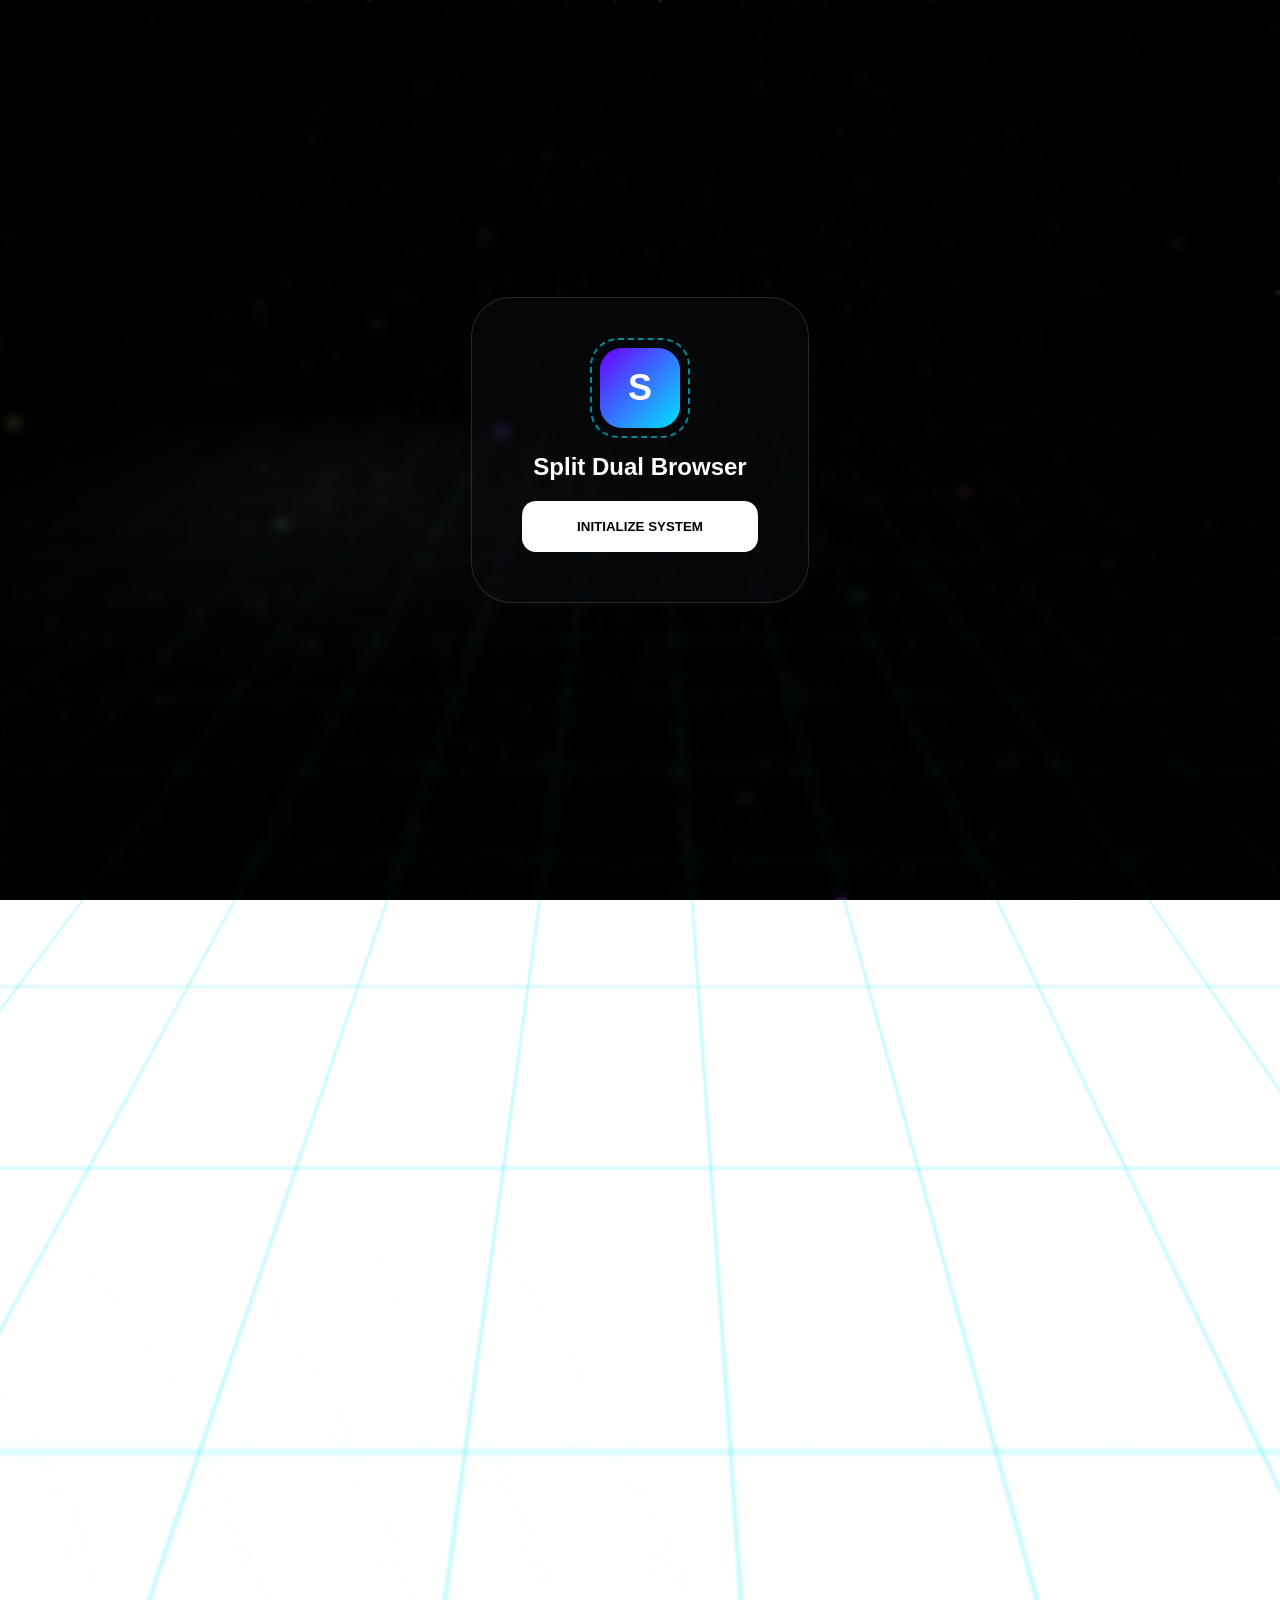
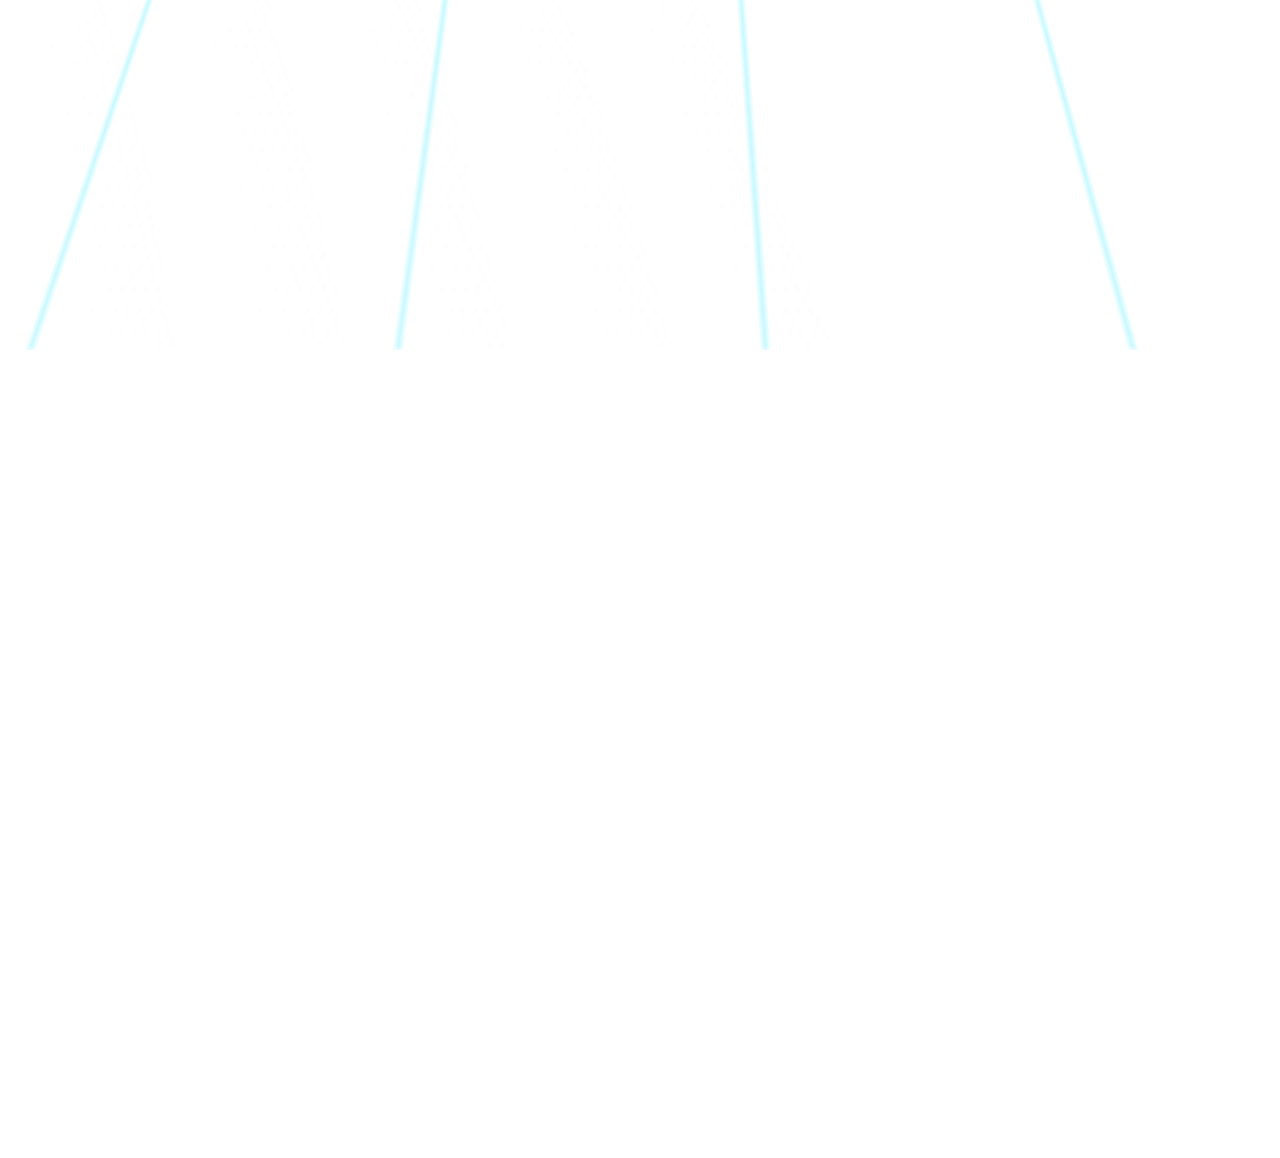
==== index.html @ 0d20d6fc "Add files via upload" ====
<!doctype html>
<html lang="en">
<head>
  <meta charset="UTF-8" /><meta name="viewport" content="width=device-width, initial-scale=1.0" />
  <title>Split Dual Browser | Locked Edition</title>
  <script type="module" crossorigin src="./assets/index-HSC4GujX.js"></script>
  <link rel="stylesheet" crossorigin href="./assets/index-CLgLgrBl.css">
</head>
<body class="locked">
  <canvas id="bg"></canvas>
  <div class="overlay" id="overlay">
    <div class="overlayCard">
      <div class="brandLogo">S</div>
      <h2>Split Dual Browser</h2>
      <button class="startBtn" id="startBtn">INITIALIZE SYSTEM</button>
    </div>
  </div>
  <div class="phoneStage">
    <div class="phoneCard" id="phoneCard">
      <div class="phoneBezel">
        <div class="phoneGlass">
         <div class="phoneTopTabs">
  <button class="tab" data-mode="study">Tab1</button>
  <button class="tab" data-mode="social">Tab2</button>
  <button class="tab" data-mode="work">Tab3</button>
</div>
          <div class="phoneScreen">
            <div class="screenSlider" id="screenSlider">

  <!-- STUDY -->
  <div class="appView">
    <div class="browserHalf">
      <div class="urlBar">https://khanacademy.org</div>
      <img src="previews/khan.png" class="previewSite" />
    </div>

    <div class="browserHalf">
      <div class="urlBar">https://masterclass.com</div>
      <img src="previews/masterclass.png" class="previewSite" />
    </div>
  </div>

  <!-- SOCIAL -->
  <div class="appView">
    <div class="browserHalf">
      <div class="urlBar">https://instagram.com</div>
      <img src="previews/instagram.png" class="previewSite" />
    </div>

    <div class="browserHalf">
      <div class="urlBar">https://canva.com</div>
      <img src="previews/canva.png" 
      class="previewSite" />
    </div>
  </div>

  <!-- WORK -->
  <div class="appView">
    <div class="browserHalf">
      <div class="urlBar">https://word.cloud.microsoft</div>
      <img src="previews/word.png" class="previewSite" />
    </div>

    <div class="browserHalf">
      <div class="urlBar">https://gmail.com</div>
      <img src="previews/gmail.png" class="previewSite" />
    </div>
  </div>

</div>
          </div>
        </div>
      </div>
    </div>
  </div>
  <main class="page">

  <!-- TAB 1 -->
  <section class="section" data-mode="study" data-side="right" data-step="1">
    <div class="wrapText">
      <h2>Tab1</h2>
      <p>
        Tab1 allows you to improve learning efficiency by viewing lessons,
        tutorials, or lectures on one side while taking notes or researching
        on the other. This split layout keeps study materials and supporting
        information visible at the same time, helping you stay focused and
        reduce interruptions during learning sessions.
      </p>
    </div>
  </section>

  <!-- TAB 2 -->
  <section class="section" data-mode="social" data-side="left" data-step="2">
    <div class="wrapText">
      <h2>Tab2</h2>
      <p>
        Tab2 enables you to stay connected while multitasking by viewing your
        social platforms alongside productivity tools. You can interact,
        communicate, or collaborate in real time while keeping track of your
        ongoing tasks without switching between different applications.
      </p>
    </div>
  </section>

  <!-- TAB 3 -->
  <section class="section" data-mode="work" data-side="right" data-step="3">
    <div class="wrapText">
      <h2>Tab3</h2>
      <p>
        Tab3 is designed for workflow management by allowing you to monitor
        documents, emails, or online dashboards side-by-side. This makes it
        easier to respond, review, and organize information simultaneously,
        improving productivity during professional tasks.
      </p>
    </div>
  </section>

</main>
  <div style="text-align:center; margin-top:40px;">
  <a href="./privacy.html" 
     style="color:#4da3ff; text-decoration:none; font-size:14px;">
     Privacy Policy
  </a>
</div>
</body>
</html>
---- assets/index-CLgLgrBl.css ----
:root{--bg: #02040a;--purple: #6a00ff;--cyan: #00e5ff}*{box-sizing:border-box}html,body{margin:0;padding:0;width:100%;height:100%;background:transparent;color:#fff;font-family:Inter,sans-serif;overflow-x:hidden}body.locked{overflow:hidden}body.locked .page,body.locked .phoneStage{opacity:0;visibility:hidden;pointer-events:none}html{scroll-snap-type:y mandatory;scroll-behavior:smooth}#bg{position:fixed;inset:0;z-index:0}body.locked:before,body.locked:after{content:"";position:fixed;inset:0;pointer-events:none;z-index:50}body.locked:before{background:radial-gradient(circle at 30% 30%,rgba(255,255,255,.06),transparent 35%),linear-gradient(to right,rgba(0,229,255,.22) 1px,transparent 1px),linear-gradient(to bottom,rgba(0,229,255,.16) 1px,transparent 1px);background-size:1200px 800px,60px 60px,60px 60px;transform:perspective(900px) rotateX(72deg) translateY(38%);animation:gridDrift 10s linear infinite;mix-blend-mode:screen}@keyframes gridDrift{0%{background-position:0 0,0 60%,0 60%}to{background-position:0 0,0 120%,0 120%}}.overlay{position:fixed;inset:0;z-index:100;background:radial-gradient(circle at center,#0003,#000000a6);-webkit-backdrop-filter:blur(6px);backdrop-filter:blur(6px);display:grid;place-items:center;transition:all 1.2s}.overlay.hide{opacity:0;pointer-events:none;transform:scale(1.5)}.overlayCard{text-align:center;padding:50px;border-radius:40px;background:#0a0c108c;border:1px solid rgba(255,255,255,.14)}.brandLogo{width:80px;height:80px;background:linear-gradient(135deg,var(--purple),var(--cyan));border-radius:22px;margin:0 auto 25px;display:grid;place-items:center;font-size:36px;font-weight:900;position:relative}.brandLogo:after{content:"";position:absolute;inset:-10px;border:2px dashed var(--cyan);border-radius:28px;animation:ringRotate 10s linear infinite;opacity:.6}@keyframes ringRotate{0%{transform:rotate(0)}to{transform:rotate(360deg)}}.startBtn{background:#fff;color:#000;border:none;padding:18px 55px;border-radius:14px;font-weight:900;cursor:pointer;transition:.3s}.phoneStage{position:fixed;inset:0;z-index:10;pointer-events:none;display:grid;place-items:center}.phoneCard{width:320px;height:620px;opacity:0;--x: 0px;--y: 0px;--s: .8;transform:translate3d(var(--x),var(--y),0) scale(var(--s));transition:transform 1.2s cubic-bezier(.16,1,.3,1),opacity .6s}.phoneCard.started{opacity:1}.phoneCard.toRight{--x: 25vw;--s: 1}.phoneCard.toLeft{--x: -25vw;--s: 1}.phoneCard[data-step="1"]{--y: -30px}.phoneCard[data-step="3"]{--y: 30px}.phoneBezel{height:100%;padding:10px;background:#0a0a0a;border-radius:50px;border:2px solid #333}.phoneGlass{height:100%;border-radius:40px;overflow:hidden;background:#000;position:relative}.phoneScreen{position:absolute;inset:0;padding-top:30px}.screenSlider{display:flex;width:300%;height:100%;transition:transform .8s cubic-bezier(.7,0,.3,1)}.appView{width:100%;height:100%;display:flex;flex-direction:column;background:#fff;padding-top:10px}.browserHalf{flex:1;border-bottom:1px solid #eee;display:flex;flex-direction:column;overflow:hidden}.urlBar{background:#f1f3f4;color:#5f6368;font-size:10px;padding:10px 18px;font-family:monospace}.mockContent{flex:1;background-color:#fafafa}.tab{padding:6px 14px;font-size:10px;border-radius:10px;border:none;background:#000000b3;color:#fff;opacity:.4;font-weight:700}.tab.active{opacity:1;background:var(--purple)}.page{position:relative;z-index:2}.section{width:100vw;height:100vh;display:grid;grid-template-columns:1fr 1fr 1fr;align-items:center;padding:0 10%;scroll-snap-align:center}.wrapText h2{font-size:clamp(3rem,8vw,5rem);margin:0;font-weight:900}.section[data-side=right] .wrapText{grid-column:1}.section[data-side=left] .wrapText{grid-column:3;text-align:right}.previewSite{width:100%;height:100%;object-fit:cover;display:block}.browserHalf{overflow:hidden;background:#fff}
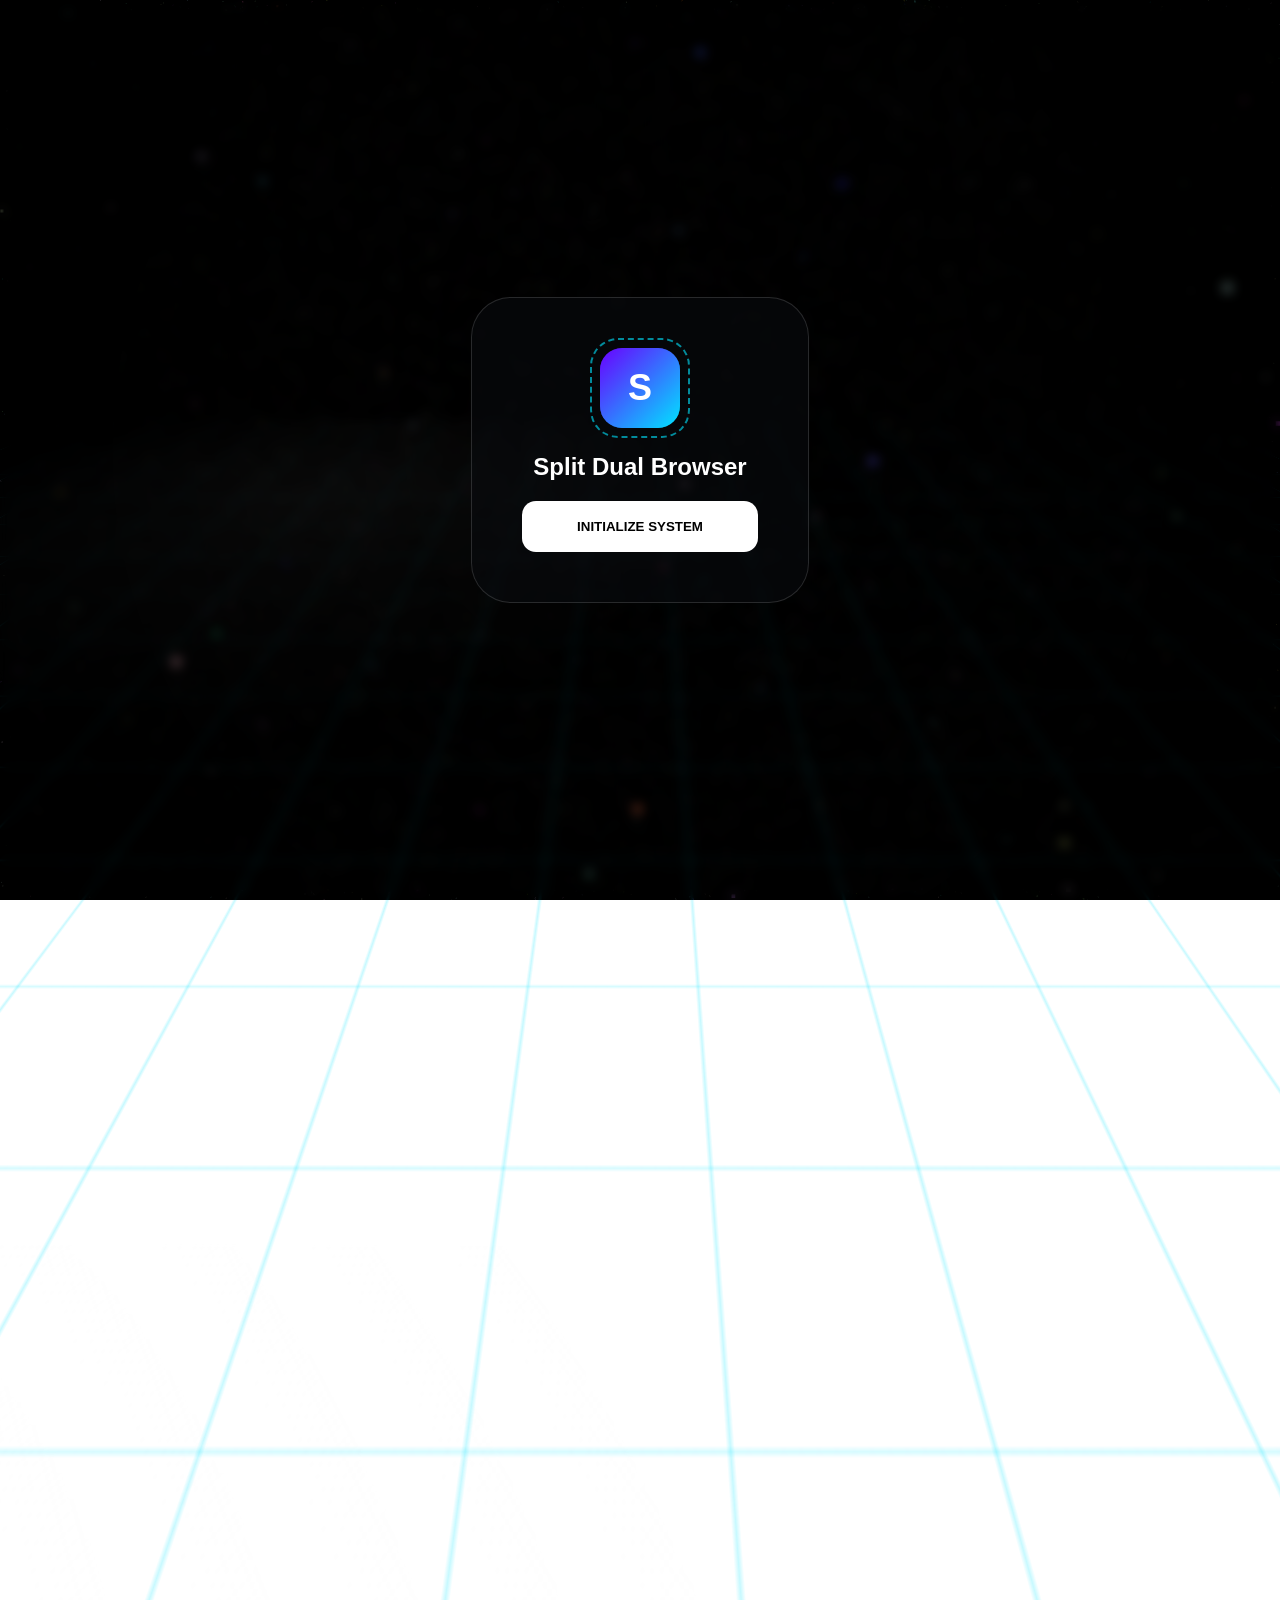
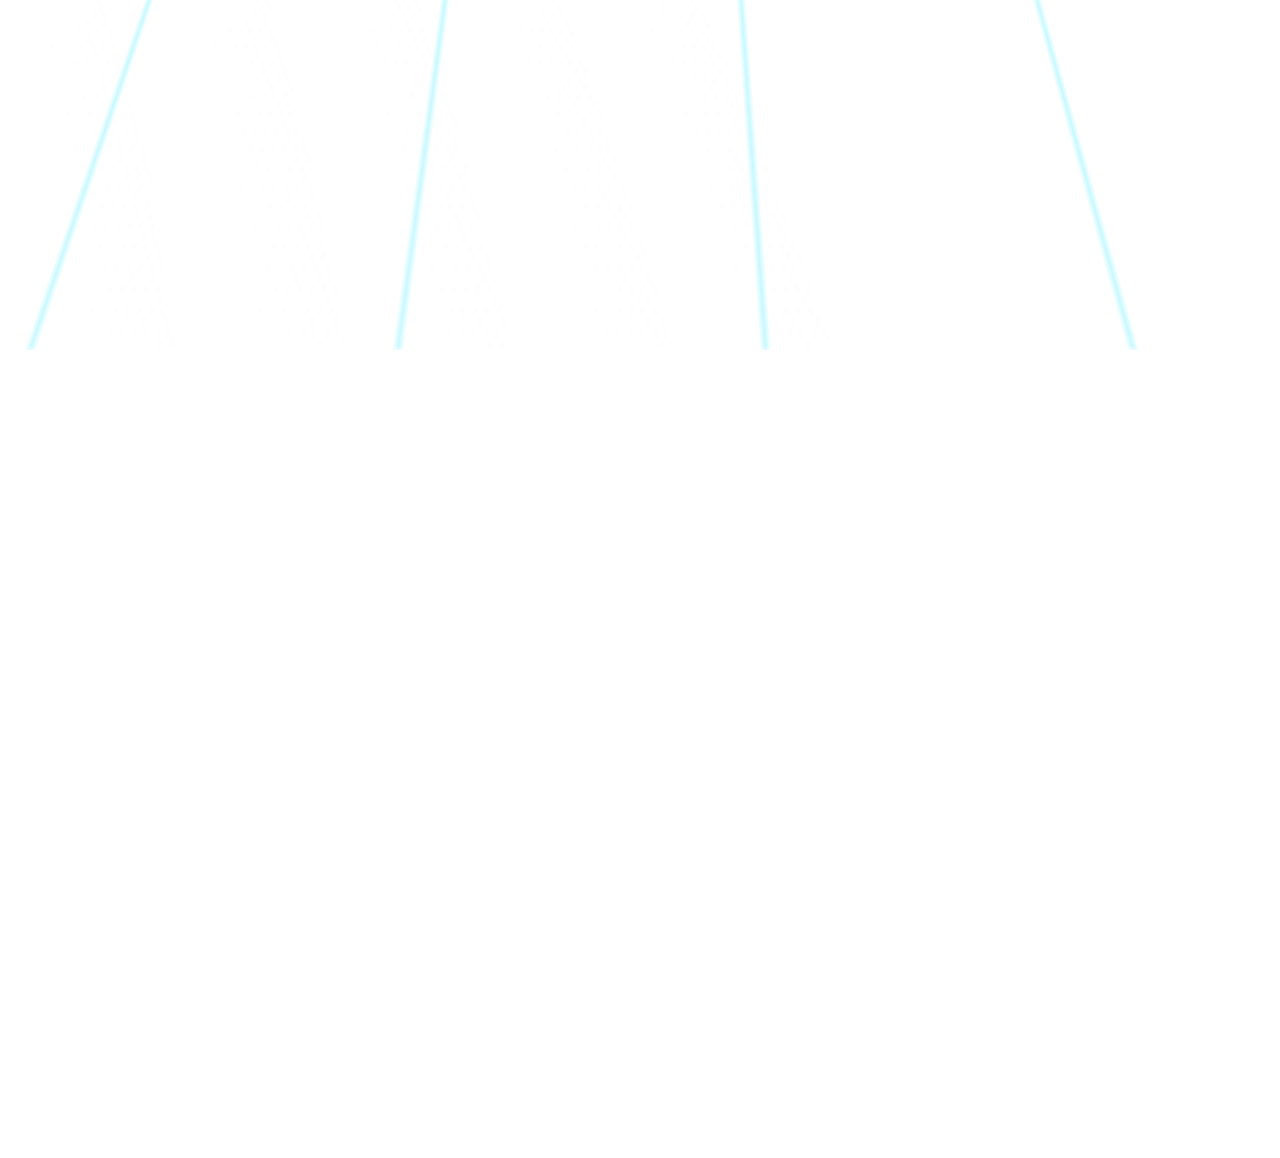
==== commit fb919adf: "Add files via upload" ====
--- a/index.html
+++ b/index.html
@@ -114,13 +114,12 @@
       </p>
     </div>
   </section>
-
-</main>
-  <div style="text-align:center; margin-top:40px;">
+<div style="text-align:center; margin-top:40px;">
   <a href="./privacy.html" 
      style="color:#4da3ff; text-decoration:none; font-size:14px;">
      Privacy Policy
   </a>
 </div>
+</main>
 </body>
 </html>
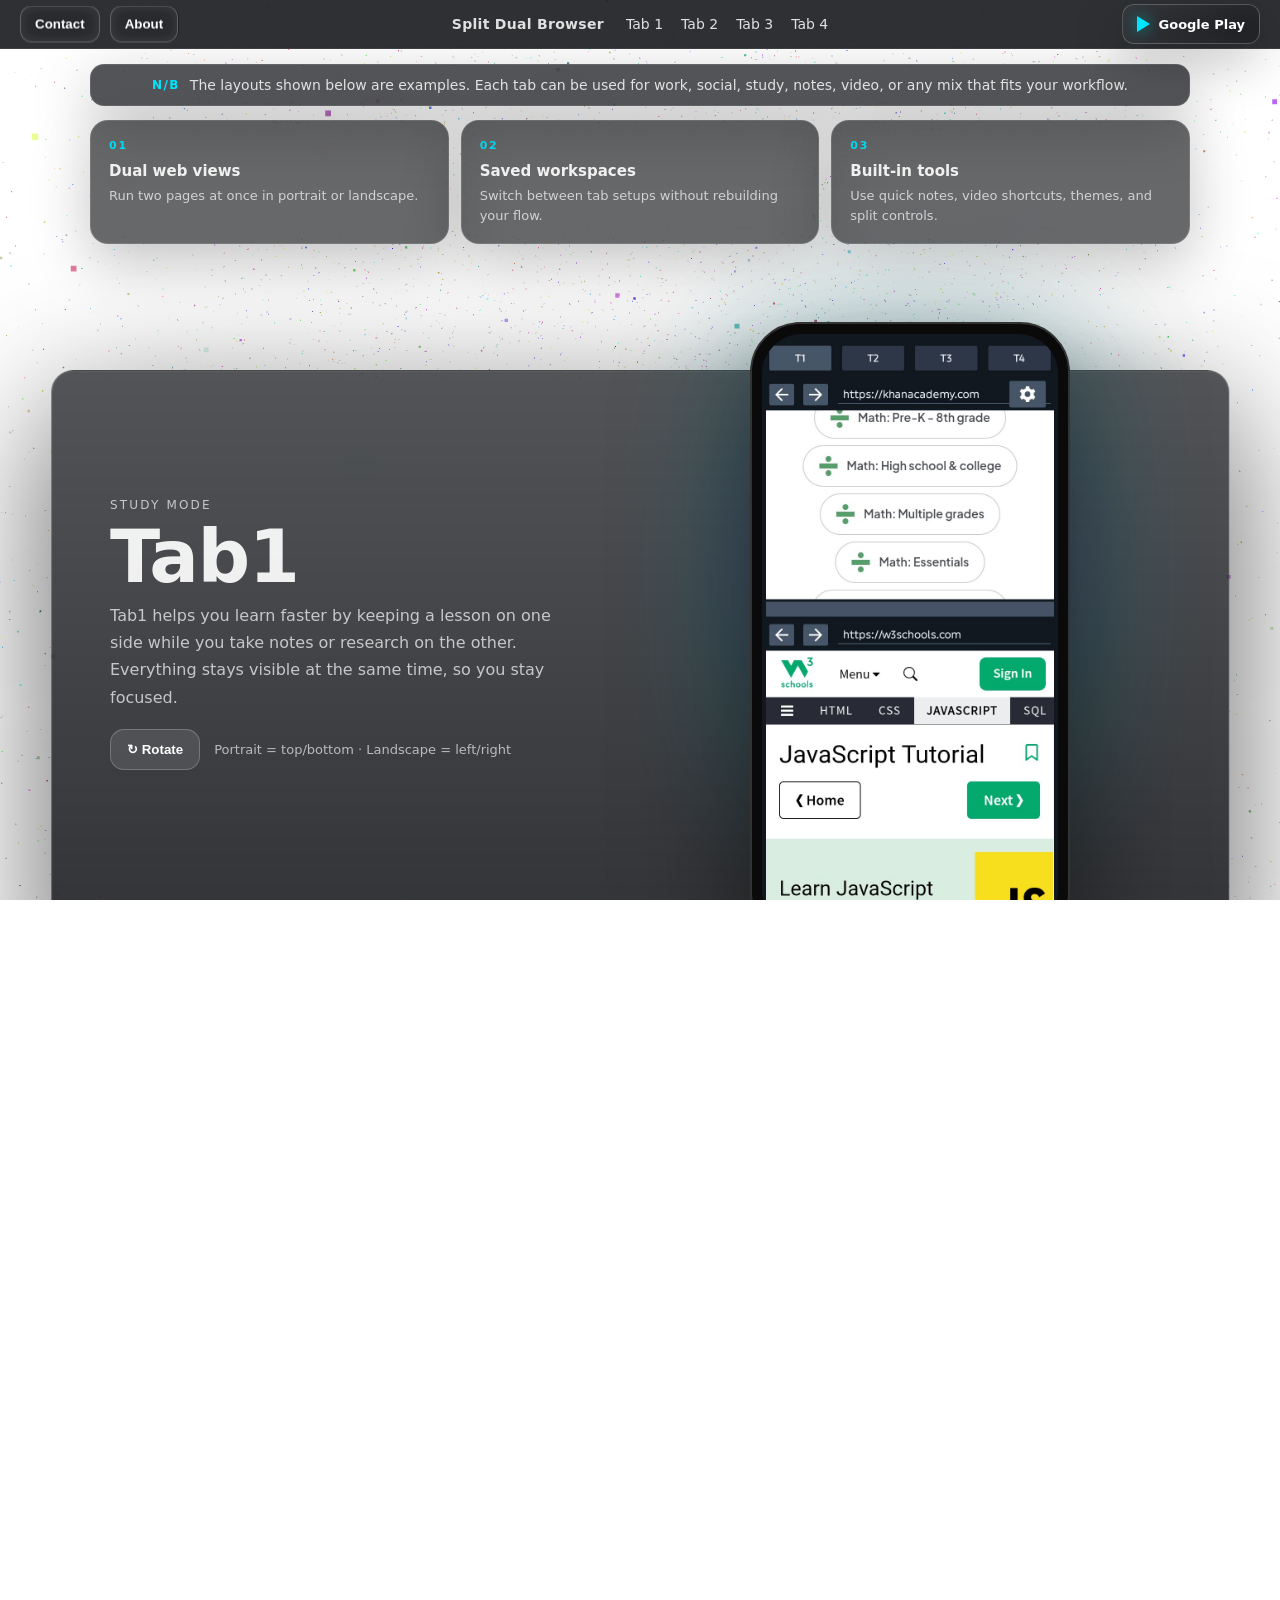
==== commit 9e082412: "Update Split Dual Browser website" ====
--- a/index.html
+++ b/index.html
@@ -1,125 +1,350 @@
 <!doctype html>
 <html lang="en">
 <head>
-  <meta charset="UTF-8" /><meta name="viewport" content="width=device-width, initial-scale=1.0" />
+  <meta charset="UTF-8" />
+  <meta name="viewport" content="width=device-width, initial-scale=1.0" />
+  <meta name="description" content="Split Dual Browser is a mobile multitasking browser that keeps two web views visible in one focused workspace." />
   <title>Split Dual Browser | Locked Edition</title>
-  <script type="module" crossorigin src="./assets/index-HSC4GujX.js"></script>
-  <link rel="stylesheet" crossorigin href="./assets/index-CLgLgrBl.css">
+  <script type="module" crossorigin src="./assets/index-Cu4iKx0G.js"></script>
+  <link rel="stylesheet" crossorigin href="./assets/index-Ds_2_Mju.css">
 </head>
-<body class="locked">
+
+<body>
   <canvas id="bg"></canvas>
+
+  <header class="siteHeader">
+    <div class="leftHeaderBtns">
+      <button class="contactBtn" id="openContact" type="button">Contact</button>
+      <button class="aboutBtn" id="openAbout" type="button">About</button>
+    </div>
+
+    <a
+      class="playStoreBtn headerPlayBtn"
+      href="https://play.google.com/store/apps/details?id=com.azg.splitlauncher"
+      target="_blank"
+      rel="noopener"
+      aria-label="Get Split Dual Browser on Google Play"
+    >
+      <span class="playIcon" aria-hidden="true"></span>
+      <span>Google Play</span>
+    </a>
+
+    <div class="headerInner">
+      <div class="brand">Split Dual Browser</div>
+      <nav class="nav">
+        <a href="#tab1">Tab 1</a>
+        <a href="#tab2">Tab 2</a>
+        <a href="#tab3">Tab 3</a>
+        <a href="#tab4">Tab 4</a>
+      </nav>
+    </div>
+  </header>
+
   <div class="overlay" id="overlay">
-    <div class="overlayCard">
-      <div class="brandLogo">S</div>
-      <h2>Split Dual Browser</h2>
-      <button class="startBtn" id="startBtn">INITIALIZE SYSTEM</button>
+    <div class="bootTech"></div>
+    <div class="bootCircuits"></div>
+    <div class="bootParticles"></div>
+
+    <div class="overlayCard overlayBoot">
+      <div class="bootIconWrap">
+        <img src="./split.png" alt="Split App Icon" class="bootIcon" />
+        <div class="bootGlow"></div>
+      </div>
+
+      <h2 class="overlayTitle bootTitle">Split Dual Browser</h2>
+      <p class="overlaySub bootSub">Two web views. One focused workflow.</p>
+
+      <div class="bootLines" id="bootLines">
+        <div class="bootLine" data-step="1">Initializing Split Engine<span class="dots"></span></div>
+        <div class="bootLine" data-step="2">Loading browser modules<span class="dots"></span></div>
+        <div class="bootLine" data-step="3">Preparing dual interface<span class="dots"></span></div>
+        <div class="bootLine ok" data-step="4">System ready ✓</div>
+      </div>
+
+      <div class="bootHint">Loading interface...</div>
     </div>
   </div>
-  <div class="phoneStage">
-    <div class="phoneCard" id="phoneCard">
-      <div class="phoneBezel">
-        <div class="phoneGlass">
-         <div class="phoneTopTabs">
-  <button class="tab" data-mode="study">Tab1</button>
-  <button class="tab" data-mode="social">Tab2</button>
-  <button class="tab" data-mode="work">Tab3</button>
-</div>
-          <div class="phoneScreen">
-            <div class="screenSlider" id="screenSlider">
-
-  <!-- STUDY -->
-  <div class="appView">
-    <div class="browserHalf">
-      <div class="urlBar">https://khanacademy.org</div>
-      <img src="previews/khan.png" class="previewSite" />
-    </div>
-
-    <div class="browserHalf">
-      <div class="urlBar">https://masterclass.com</div>
-      <img src="previews/masterclass.png" class="previewSite" />
+
+  <main class="page">
+    <div class="exampleNote">
+      <span class="noteLabel">N/B</span>
+      <span class="noteText">
+        The layouts shown below are examples. Each tab can be used for work, social,
+        study, notes, video, or any mix that fits your workflow.
+      </span>
+    </div>
+
+    <section class="featureStrip" aria-label="Split Dual Browser features">
+      <article class="featurePill">
+        <span class="featureNumber">01</span>
+        <strong>Dual web views</strong>
+        <p>Run two pages at once in portrait or landscape.</p>
+      </article>
+      <article class="featurePill">
+        <span class="featureNumber">02</span>
+        <strong>Saved workspaces</strong>
+        <p>Switch between tab setups without rebuilding your flow.</p>
+      </article>
+      <article class="featurePill">
+        <span class="featureNumber">03</span>
+        <strong>Built-in tools</strong>
+        <p>Use quick notes, video shortcuts, themes, and split controls.</p>
+      </article>
+    </section>
+
+    <section id="tab1" class="panel">
+      <div class="panelCover"></div>
+      <div class="panelInner">
+        <div class="textBlock">
+          <div class="kicker">Study Mode</div>
+          <h1>Tab1</h1>
+          <p>
+            Tab1 helps you learn faster by keeping a lesson on one side while you take notes or research on the other.
+            Everything stays visible at the same time, so you stay focused.
+          </p>
+          <div class="actions">
+            <button class="rotateBtn" type="button" data-rotate="tab1" aria-label="Rotate phone">↻ Rotate</button>
+            <div class="hint">Portrait = top/bottom · Landscape = left/right</div>
+          </div>
+        </div>
+
+        <div class="phoneSlot">
+          <div class="phoneCard parallaxPhone" data-phone="tab1">
+            <div class="phoneBezel">
+              <div class="phoneGlass" style="--shot:url('previews/tab1-app.jpg'); --shot-land:url('previews/tab1-landscape.jpg')">
+                <img src="./previews/tab1-app.jpg" class="appScreenshot" alt="Split Dual Browser Tab 1 showing Khan Academy and W3Schools" />
+                <div class="landscapeSplit" aria-hidden="true">
+                  <div class="landscapePane landscapeTop"></div>
+                  <div class="landscapeDivider"></div>
+                  <div class="landscapePane landscapeBottom"></div>
+                </div>
+              </div>
+            </div>
+          </div>
+        </div>
+      </div>
+    </section>
+
+    <section id="tab2" class="panel panelReverse">
+      <div class="panelCover"></div>
+      <div class="panelInner">
+        <div class="textBlock">
+          <div class="kicker">Social + Productivity</div>
+          <h1>Tab2</h1>
+          <p>
+            Tab2 is for multitasking: social on one side, tools on the other. Chat, post, design, or collaborate without
+            switching apps.
+          </p>
+          <div class="actions">
+            <button class="rotateBtn" type="button" data-rotate="tab2" aria-label="Rotate phone">↻ Rotate</button>
+            <div class="hint">Portrait = top/bottom · Landscape = left/right</div>
+          </div>
+        </div>
+
+        <div class="phoneSlot">
+          <div class="phoneCard parallaxPhone" data-phone="tab2">
+            <div class="phoneBezel">
+              <div class="phoneGlass" style="--shot:url('previews/tab2-app.jpg'); --shot-land:url('previews/tab2-landscape.jpg')">
+                <img src="./previews/tab2-app.jpg" class="appScreenshot" alt="Split Dual Browser Tab 2 showing Gmail and Canvas" />
+                <div class="landscapeSplit" aria-hidden="true">
+                  <div class="landscapePane landscapeTop"></div>
+                  <div class="landscapeDivider"></div>
+                  <div class="landscapePane landscapeBottom"></div>
+                </div>
+              </div>
+            </div>
+          </div>
+        </div>
+      </div>
+    </section>
+
+    <section id="tab3" class="panel">
+      <div class="panelCover"></div>
+      <div class="panelInner">
+        <div class="textBlock">
+          <div class="kicker">Work Mode</div>
+          <h1>Tab3</h1>
+          <p>
+            Tab3 is built for work. Keep documents and email side-by-side to respond, review, and organize faster.
+          </p>
+          <div class="actions">
+            <button class="rotateBtn" type="button" data-rotate="tab3" aria-label="Rotate phone">↻ Rotate</button>
+            <div class="hint">Portrait = top/bottom · Landscape = left/right</div>
+          </div>
+        </div>
+
+        <div class="phoneSlot">
+          <div class="phoneCard parallaxPhone" data-phone="tab3">
+            <div class="phoneBezel">
+              <div class="phoneGlass" style="--shot:url('previews/tab3-app.jpg'); --shot-land:url('previews/tab3-landscape.jpg')">
+                <img src="./previews/tab3-app.jpg" class="appScreenshot" alt="Split Dual Browser Tab 3 showing Netflix and Crunchyroll" />
+                <div class="landscapeSplit" aria-hidden="true">
+                  <div class="landscapePane landscapeTop"></div>
+                  <div class="landscapeDivider"></div>
+                  <div class="landscapePane landscapeBottom"></div>
+                </div>
+              </div>
+            </div>
+          </div>
+        </div>
+      </div>
+    </section>
+
+    <section id="tab4" class="panel panelReverse">
+      <div class="panelCover"></div>
+      <div class="panelInner">
+        <div class="textBlock">
+          <div class="kicker">Notes + Media</div>
+          <h1>Tab4</h1>
+          <p>
+            Tab4 shows the personal toolkit side of Split: keep a video, reference page, or web app open while your notes stay ready in the second pane.
+          </p>
+          <div class="actions">
+            <button class="rotateBtn" type="button" data-rotate="tab4" aria-label="Rotate phone">↻ Rotate</button>
+            <div class="hint">Portrait = top/bottom · Landscape = left/right</div>
+          </div>
+        </div>
+
+        <div class="phoneSlot">
+          <div class="phoneCard parallaxPhone" data-phone="tab4">
+            <div class="phoneBezel">
+              <div class="phoneGlass" style="--shot:url('previews/tab4-app.jpg'); --shot-land:url('previews/tab4-landscape.jpg')">
+                <img src="./previews/tab4-app.jpg" class="appScreenshot" alt="Split Dual Browser Tab 4 showing YouTube and TikTok" />
+                <div class="landscapeSplit" aria-hidden="true">
+                  <div class="landscapePane landscapeTop"></div>
+                  <div class="landscapeDivider"></div>
+                  <div class="landscapePane landscapeBottom"></div>
+                </div>
+              </div>
+            </div>
+          </div>
+        </div>
+      </div>
+    </section>
+  </main>
+
+  <footer class="siteFooter">
+    <div class="siteFooterInner">
+      <p class="copyright">© <span id="year"></span> Split Dual Browser</p>
+      <div class="socialFollow" aria-label="Follow Split Dual Browser on social media">
+        <span class="followLabel">Follow us</span>
+        <div class="socialLinks">
+          <a
+            class="socialLink instagram"
+            href="https://www.instagram.com/azg.group?igsh=MXU3aWtlc2o1MncxYg=="
+            target="_blank"
+            rel="noopener"
+            aria-label="Follow AZG Group on Instagram"
+          >
+            <img class="socialIcon" src="https://cdn.simpleicons.org/instagram/ffffff" alt="" aria-hidden="true" />
+          </a>
+          <a
+            class="socialLink linkedin"
+            href="https://www.linkedin.com/in/aisha-mohamed-056a5b156"
+            target="_blank"
+            rel="noopener"
+            aria-label="Follow Aisha Mohamed on LinkedIn"
+          >
+            <span class="socialIcon linkedinIcon" aria-hidden="true">in</span>
+          </a>
+          <a
+            class="socialLink tiktok"
+            href="https://www.tiktok.com/@azg.group?_r=1&amp;_t=ZS-97wSagTsbq8"
+            target="_blank"
+            rel="noopener"
+            aria-label="Follow AZG Group on TikTok"
+          >
+            <img class="socialIcon" src="https://cdn.simpleicons.org/tiktok/ffffff" alt="" aria-hidden="true" />
+          </a>
+          <a
+            class="socialLink facebook"
+            href="https://www.facebook.com/share/1C7VNET698/"
+            target="_blank"
+            rel="noopener"
+            aria-label="Follow AZG Group on Facebook"
+          >
+            <img class="socialIcon" src="https://cdn.simpleicons.org/facebook/ffffff" alt="" aria-hidden="true" />
+          </a>
+        </div>
+      </div>
+      <div class="footerLinks">
+        <a
+          class="playStoreBtn footerPlayBtn"
+          href="https://play.google.com/store/apps/details?id=com.azg.splitlauncher"
+          target="_blank"
+          rel="noopener"
+          aria-label="Get Split Dual Browser on Google Play"
+        >
+          <span class="playIcon" aria-hidden="true"></span>
+          <span>Google Play</span>
+        </a>
+        <a href="./privacy.html">Privacy Policy</a>
+        <button id="openSubscribe" type="button">Subscribe</button>
+      </div>
+    </div>
+  </footer>
+
+  <div class="contactOverlay" id="contactOverlay">
+    <div class="contactCard" role="dialog" aria-modal="true" aria-labelledby="contactTitle">
+      <h2 id="contactTitle">Contact Us</h2>
+      <form id="contactForm" action="https://formspree.io/f/xpqjvedd" method="POST">
+        <input type="email" name="email" placeholder="Your email" required />
+        <textarea name="message" placeholder="Write your message..." required></textarea>
+        <div class="contactActions">
+          <button type="submit" id="sendBtn">Send Message</button>
+          <button type="button" id="closeContact">Cancel</button>
+        </div>
+        <p id="contactStatus" style="margin-top:12px;font-size:14px;opacity:.85;"></p>
+      </form>
     </div>
   </div>
 
-  <!-- SOCIAL -->
-  <div class="appView">
-    <div class="browserHalf">
-      <div class="urlBar">https://instagram.com</div>
-      <img src="previews/instagram.png" class="previewSite" />
-    </div>
-
-    <div class="browserHalf">
-      <div class="urlBar">https://canva.com</div>
-      <img src="previews/canva.png" 
-      class="previewSite" />
+  <div class="aboutOverlay" id="aboutOverlay">
+    <div class="aboutCard" role="dialog" aria-modal="true" aria-labelledby="aboutTitle">
+      <h2 id="aboutTitle">About Split Dual Browser</h2>
+      <p>
+        Split Dual Browser is a concept designed to make multitasking on mobile
+        simpler and more efficient by allowing two web views to run side-by-side
+        in a single browser environment.
+      </p>
+      <p>
+        The goal is to eliminate constant switching between apps or tabs,
+        allowing users to study, work, research, or communicate more efficiently.
+      </p>
+      <p>
+        Split Dual Browser is developed under <strong>AZG Group</strong>.
+        The project is independently created and operated by its founder
+        <strong>Aisha Hamid Mohamed</strong>
+        <span style="opacity:.7;">(Pen name: Aisha Z)</span>.
+      </p>
+      <p>
+        For more information about the company and its projects,
+        please visit the AZG Group page.
+      </p>
+      <div class="aboutActions">
+        <a href="#" id="visitAZG">Visit AZG Group</a>
+        <button id="closeAbout" type="button">Close</button>
+      </div>
     </div>
   </div>
 
-  <!-- WORK -->
-  <div class="appView">
-    <div class="browserHalf">
-      <div class="urlBar">https://word.cloud.microsoft</div>
-      <img src="previews/word.png" class="previewSite" />
-    </div>
-
-    <div class="browserHalf">
-      <div class="urlBar">https://gmail.com</div>
-      <img src="previews/gmail.png" class="previewSite" />
+  <div class="subscribeOverlay" id="subscribeOverlay">
+    <div class="subscribeCard" role="dialog" aria-modal="true" aria-labelledby="subscribeTitle">
+      <h2 id="subscribeTitle">Subscribe for Updates</h2>
+      <p style="margin:0 0 14px; opacity:.85;">
+        Get updates about Split Dual Browser releases and new features.
+      </p>
+      <form id="subscribeForm" action="https://formspree.io/f/xpqjvedd" method="POST">
+        <input type="hidden" name="_subject" value="Split Dual Browser - New Subscriber" />
+        <input type="email" name="email" placeholder="Your email" required />
+        <div class="subscribeActions">
+          <button type="submit" id="subscribeSendBtn">Subscribe</button>
+          <button type="button" id="closeSubscribe">Cancel</button>
+        </div>
+        <p id="subscribeStatus" style="margin-top:12px;font-size:14px;opacity:.85;"></p>
+      </form>
     </div>
   </div>
 
-</div>
-          </div>
-        </div>
-      </div>
-    </div>
-  </div>
-  <main class="page">
-
-  <!-- TAB 1 -->
-  <section class="section" data-mode="study" data-side="right" data-step="1">
-    <div class="wrapText">
-      <h2>Tab1</h2>
-      <p>
-        Tab1 allows you to improve learning efficiency by viewing lessons,
-        tutorials, or lectures on one side while taking notes or researching
-        on the other. This split layout keeps study materials and supporting
-        information visible at the same time, helping you stay focused and
-        reduce interruptions during learning sessions.
-      </p>
-    </div>
-  </section>
-
-  <!-- TAB 2 -->
-  <section class="section" data-mode="social" data-side="left" data-step="2">
-    <div class="wrapText">
-      <h2>Tab2</h2>
-      <p>
-        Tab2 enables you to stay connected while multitasking by viewing your
-        social platforms alongside productivity tools. You can interact,
-        communicate, or collaborate in real time while keeping track of your
-        ongoing tasks without switching between different applications.
-      </p>
-    </div>
-  </section>
-
-  <!-- TAB 3 -->
-  <section class="section" data-mode="work" data-side="right" data-step="3">
-    <div class="wrapText">
-      <h2>Tab3</h2>
-      <p>
-        Tab3 is designed for workflow management by allowing you to monitor
-        documents, emails, or online dashboards side-by-side. This makes it
-        easier to respond, review, and organize information simultaneously,
-        improving productivity during professional tasks.
-      </p>
-    </div>
-  </section>
-<div style="text-align:center; margin-top:40px;">
-  <a href="./privacy.html" 
-     style="color:#4da3ff; text-decoration:none; font-size:14px;">
-     Privacy Policy
-  </a>
-</div>
-</main>
 </body>
-</html>+</html>
--- a/assets/index-Ds_2_Mju.css
+++ b/assets/index-Ds_2_Mju.css
@@ -0,0 +1 @@
+:root{--purple:#6a00ff;--cyan:#00e5ff;--text:rgba(255,255,255,.92);--muted:rgba(255,255,255,.7);--glass: rgba(10,12,16,.52);--stroke: rgba(255,255,255,.14);--headerH: 64px;--noteH: 46px}*{box-sizing:border-box}html,body{margin:0;padding:0;width:100%;height:100%;background:transparent;color:var(--text);font-family:Inter,system-ui,-apple-system,Segoe UI,Roboto,Arial,sans-serif;overflow-x:hidden;scroll-behavior:smooth}body{overflow-y:auto}#bg{position:fixed;inset:0;z-index:0}.siteHeader{position:fixed;top:0;left:0;width:100%;z-index:200;padding:16px 0;background:#0a0c10d9;-webkit-backdrop-filter:blur(12px);backdrop-filter:blur(12px);border-bottom:1px solid rgba(255,255,255,.08)}.headerInner{width:fit-content;margin:0 auto;padding:0 16px;display:flex;align-items:center;justify-content:center;gap:22px}.brand{font-weight:800;letter-spacing:.3px;opacity:.92;font-size:14px}.nav{display:flex;gap:18px;font-size:14px}.nav a{color:#fff;text-decoration:none;opacity:.85}.nav a:hover{opacity:1}.leftHeaderBtns{position:absolute;left:20px;top:50%;transform:translateY(-50%);display:flex;gap:10px;z-index:210}.contactBtn,.aboutBtn{border:1px solid rgba(255,255,255,.22);background:#ffffff1a;color:#fff;padding:10px 14px;border-radius:12px;font-weight:800;cursor:pointer;-webkit-backdrop-filter:blur(8px);backdrop-filter:blur(8px)}.contactBtn:hover,.aboutBtn:hover{background:#ffffff29}.playStoreBtn{display:inline-flex;align-items:center;justify-content:center;gap:9px;min-height:40px;padding:9px 14px;border-radius:12px;border:1px solid rgba(255,255,255,.22);background:linear-gradient(135deg,#ffffff29,#ffffff14),#0a0c10b8;color:#fff;text-decoration:none;font-size:13px;font-weight:900;-webkit-backdrop-filter:blur(10px);backdrop-filter:blur(10px);box-shadow:0 16px 50px #00000040;transition:transform .18s ease,background .18s ease,border-color .18s ease}.playStoreBtn:hover{transform:translateY(-1px);background:linear-gradient(135deg,#00e5ff38,#6a00ff2e),#0a0c10c7;border-color:#ffffff57}.playIcon{width:0;height:0;border-top:8px solid transparent;border-bottom:8px solid transparent;border-left:13px solid #00e5ff;filter:drop-shadow(0 0 8px rgba(0,229,255,.7))}.headerPlayBtn{position:absolute;right:20px;top:50%;transform:translateY(-50%);z-index:210}.headerPlayBtn:hover{transform:translateY(calc(-50% - 1px))}.exampleNote{position:fixed;top:var(--headerH);left:50%;transform:translate(-50%);z-index:500;width:min(1100px,92vw);border-radius:14px;display:flex;align-items:center;justify-content:center;gap:10px;padding:12px 18px;background:#0a0c10b3;border:1px solid rgba(255,255,255,.1);-webkit-backdrop-filter:blur(12px);backdrop-filter:blur(12px);box-shadow:0 18px 60px #00000040;color:#ffffffeb;font-size:14px}.noteLabel{font-weight:800;color:#00e5ff;text-transform:uppercase;letter-spacing:.12em;font-size:12px}.noteText{opacity:.9}.page{position:relative;z-index:2;padding-top:120px}.featureStrip{position:relative;z-index:4;width:min(1100px,92vw);margin:0 auto 22px;display:grid;grid-template-columns:repeat(3,minmax(0,1fr));gap:12px}.featurePill{min-height:112px;padding:18px;border-radius:18px;background:#0a0c109e;border:1px solid rgba(255,255,255,.12);-webkit-backdrop-filter:blur(14px);backdrop-filter:blur(14px);box-shadow:0 18px 60px #0000003d}.featureNumber{display:block;margin-bottom:10px;color:var(--cyan);font-size:11px;font-weight:900;letter-spacing:.16em}.featurePill strong{display:block;font-size:15px;margin-bottom:6px}.featurePill p{margin:0;color:var(--muted);font-size:13px;line-height:1.5}.overlay{position:fixed;inset:0;z-index:9999;display:flex;align-items:center;justify-content:center;background:radial-gradient(circle at 50% 40%,#3cffb429,#0000 60%),radial-gradient(circle at 50% 70%,#28b4ff1f,#0000 65%),#030405;-webkit-backdrop-filter:blur(10px);backdrop-filter:blur(10px);transition:opacity .7s,transform .7s}.overlay.hide{opacity:0;pointer-events:none;transform:scale(1.03)}.bootTech{position:absolute;inset:0;pointer-events:none;z-index:0;background:radial-gradient(1200px 800px at 50% 40%,#50ffbe1a,#0000 60%),radial-gradient(900px 600px at 60% 60%,#7878ff1a,#0000 55%),linear-gradient(180deg,#0006,#000000bf)}.bootTech:before{content:"";position:absolute;inset:-2px;opacity:.28;background-image:linear-gradient(rgba(130,255,210,.14) 1px,transparent 1px),linear-gradient(90deg,rgba(130,255,210,.12) 1px,transparent 1px);background-size:52px 52px,52px 52px;animation:bootGridDrift 10s linear infinite}.bootTech:after{content:"";position:absolute;left:-35%;top:0;width:65%;height:100%;background:linear-gradient(90deg,transparent 0%,rgba(0,255,170,0) 35%,rgba(0,255,170,.2) 50%,rgba(0,255,170,0) 65%,transparent 100%);mix-blend-mode:screen;opacity:.6;filter:blur(1px);animation:bootScanSweep 3.8s ease-in-out infinite,techFlicker 6s linear infinite}@keyframes bootGridDrift{0%{background-position:0 0,0 0}to{background-position:0 104px,104px 0}}@keyframes bootScanSweep{0%{transform:translate(-25%) skew(-10deg);opacity:.1}35%{opacity:.65}55%{opacity:.55}to{transform:translate(240%) skew(-10deg);opacity:.1}}@keyframes techFlicker{0%{opacity:.6}10%{opacity:.55}20%{opacity:.65}30%{opacity:.58}40%{opacity:.62}50%{opacity:.57}60%{opacity:.64}70%{opacity:.56}80%{opacity:.63}90%{opacity:.59}to{opacity:.6}}.bootCircuits{position:absolute;inset:0;pointer-events:none;z-index:0;background-image:linear-gradient(90deg,transparent 95%,rgba(0,255,170,.16) 96%,transparent 97%),linear-gradient(0deg,transparent 95%,rgba(0,255,170,.16) 96%,transparent 97%);background-size:140px 140px;opacity:.22;animation:circuitMove 18s linear infinite}@keyframes circuitMove{0%{background-position:0 0}to{background-position:140px 140px}}.overlay .overlayCard{position:relative;z-index:1}.overlayBoot{position:relative;width:min(520px,92vw);padding:46px 52px;border-radius:28px;background:linear-gradient(to bottom,#0a0c10b8,#0a0c10e0);border:1px solid rgba(255,255,255,.14);box-shadow:0 40px 140px #000000a6;text-align:center;overflow:hidden}.overlayBoot:before{content:"";position:absolute;inset:-40%;background:radial-gradient(circle at center,#78ffaa2e,#0000 55%);pointer-events:none}.bootIconWrap{position:relative;width:92px;height:92px;margin:0 auto 18px;display:grid;place-items:center}.bootIcon{width:92px;height:92px;border-radius:22px;display:block;filter:drop-shadow(0 18px 40px rgba(80,255,160,.28));transform:translateZ(0)}.bootGlow{position:absolute;inset:-18px;border-radius:30px;background:radial-gradient(circle,#78ffaa8c,#78ffaa33 40%,#0000 70%);filter:blur(12px);animation:splitPulse 4.2s ease-in-out infinite;z-index:-1}@keyframes splitPulse{0%{transform:scale(.95);opacity:.45}50%{transform:scale(1.15);opacity:.9}to{transform:scale(.95);opacity:.45}}.bootTitle{margin:8px 0;font-size:26px;letter-spacing:-.01em;font-weight:900}.bootSub{margin:0 0 18px;opacity:.78;font-size:14px}.bootLines{margin:18px auto 0;width:min(460px,92vw);text-align:left;padding:14px 16px;border-radius:16px;border:1px solid rgba(255,255,255,.1);background:#00000047;-webkit-backdrop-filter:blur(10px);backdrop-filter:blur(10px);font-family:ui-monospace,SFMono-Regular,Menlo,Monaco,Consolas,Liberation Mono,Courier New,monospace;font-size:12px;line-height:1.55;opacity:0;max-height:0;overflow:hidden;pointer-events:none;transition:opacity .25s ease,max-height .25s ease}.bootLines.show{opacity:1;max-height:220px}.bootLine{opacity:.86;padding:4px 0;white-space:nowrap}.bootLine.ok{color:#82ffb9eb;font-weight:800}.dots:after{content:"...";animation:dotPulse 1s steps(4,end) infinite;opacity:.85}@keyframes dotPulse{0%{content:""}25%{content:"."}50%{content:".."}75%{content:"..."}to{content:""}}.bootHint{margin-top:14px;font-size:12px;opacity:.65}@media(max-width:520px){.overlayBoot{padding:36px 22px}.bootTitle{font-size:22px}}.panel{position:relative;min-height:92vh;padding:56px 0}.panelCover{position:absolute;left:50%;top:50%;transform:translate(-50%,-50%);width:min(1200px,92vw);height:min(620px,72vh);border-radius:22px;background:linear-gradient(to bottom,#0a0c10b3,#0a0c10d9);border:1px solid rgba(255,255,255,.12);-webkit-backdrop-filter:blur(14px);backdrop-filter:blur(14px);box-shadow:0 40px 140px #000000a6,inset 0 1px #ffffff0d;z-index:0}.panelInner{position:relative;z-index:2;max-width:1200px;margin:0 auto;padding:0 24px;display:flex;align-items:center;justify-content:center;gap:80px}.panelReverse .panelInner{flex-direction:row-reverse}.textBlock{width:460px;max-width:92vw}.kicker{display:inline-block;font-size:12px;letter-spacing:.18em;text-transform:uppercase;opacity:.75;margin-bottom:10px}.textBlock h1{margin:0 0 10px;font-size:clamp(3rem,6vw,4.6rem);line-height:.95;letter-spacing:-.02em}.textBlock p{margin:0;font-size:16px;line-height:1.7;color:var(--muted);max-width:56ch}.actions{margin-top:18px;display:flex;align-items:center;gap:14px;flex-wrap:wrap}.hint{font-size:13px;opacity:.7}.rotateBtn{pointer-events:auto;border:1px solid rgba(255,255,255,.22);background:#ffffff1a;color:#fff;padding:12px 16px;border-radius:14px;font-weight:800;cursor:pointer;-webkit-backdrop-filter:blur(8px);backdrop-filter:blur(8px)}.rotateBtn:hover{background:#ffffff29}.phoneSlot{width:min(520px,92vw);display:flex;justify-content:center;align-items:center}.phoneCard{width:320px;height:620px;transition:width .35s,height .35s,filter .35s;will-change:transform;position:relative;--phone-long: 620px;--phone-short: 320px}.phoneCard:hover{filter:drop-shadow(0 40px 120px rgba(0,0,0,.8)) drop-shadow(0 0 40px rgba(106,0,255,.35))}.phoneCard:before{content:"";position:absolute;inset:-60px;background:radial-gradient(circle at 50% 40%,rgba(106,0,255,.35),rgba(0,229,255,.2) 40%,transparent 70%);filter:blur(50px);opacity:.65;z-index:-1;transition:opacity .6s ease,transform .6s ease}.phoneCard:hover:before{opacity:.95;transform:scale(1.08)}.phoneBezel{height:100%;padding:10px;background:#0a0a0a;border-radius:50px;border:2px solid #333;box-shadow:0 30px 120px #0000008c}.phoneGlass{height:100%;border-radius:40px;overflow:hidden;background:#000;position:relative}.appScreenshot{width:100%;height:100%;display:block;object-fit:cover;object-position:top center;background:#0b1118}.landscapeSplit{display:none}.phoneCard.landscape{width:var(--phone-long);height:var(--phone-short)}.phoneCard.landscape .appScreenshot{display:none}.phoneCard.landscape .landscapeSplit{width:100%;height:100%;display:block;background-color:#0b1118;background-image:var(--shot-land);background-position:center;background-repeat:no-repeat;background-size:contain}.phoneCard.landscape .landscapePane,.phoneCard.landscape .landscapeDivider{display:none}.siteFooter{position:relative;z-index:20;width:100%;padding:24px 0;margin-top:40px;background:#000000a6;border-top:1px solid rgba(255,255,255,.12);-webkit-backdrop-filter:blur(6px);backdrop-filter:blur(6px)}.siteFooterInner{max-width:1100px;margin:0 auto;padding:0 16px;display:flex;gap:16px;justify-content:space-between;align-items:center;flex-wrap:wrap}.socialFollow{display:flex;align-items:center;justify-content:center;gap:12px}.followLabel{color:#ffffffb8;font-size:12px;font-weight:900;letter-spacing:.14em;text-transform:uppercase}.socialLinks{display:flex;align-items:center;gap:8px}.socialLink{width:40px;height:40px;display:grid;place-items:center;border-radius:12px;border:1px solid rgba(255,255,255,.18);background:#ffffff1a;color:#fff;text-decoration:none;-webkit-backdrop-filter:blur(8px);backdrop-filter:blur(8px);box-shadow:0 14px 38px #00000038;transition:transform .18s ease,background .18s ease,border-color .18s ease}.socialLink:hover{transform:translateY(-1px);border-color:#ffffff52;text-decoration:none}.socialIcon{width:18px;height:18px;display:block;object-fit:contain}.linkedinIcon{display:grid;place-items:center;width:22px;height:22px;border-radius:4px;background:#0a66c2;color:#fff;font-size:13px;font-weight:900;font-family:Arial,Helvetica,sans-serif;line-height:1}.socialLink.instagram:hover{background:linear-gradient(135deg,#f5238261,#ffc40038)}.socialLink.linkedin:hover{background:#0a66c26b}.socialLink.tiktok:hover{background:linear-gradient(135deg,#00e5ff52,#ff005c4d)}.socialLink.facebook:hover{background:#1877f26b}.footerLinks{display:flex;align-items:center;gap:14px;flex-wrap:wrap}.footerLinks a{color:#fff;opacity:.85;text-decoration:none;font-size:14px}.footerLinks a:hover{opacity:1;text-decoration:underline}.footerLinks .playStoreBtn{opacity:1;font-size:13px}.footerLinks .playStoreBtn:hover{text-decoration:none}.footerLinks button{border:1px solid rgba(255,255,255,.22);background:#ffffff1a;color:#fff;padding:10px 14px;border-radius:12px;font-weight:800;cursor:pointer;-webkit-backdrop-filter:blur(8px);backdrop-filter:blur(8px)}.footerLinks button:hover{background:#ffffff29}.copyright{margin:0;font-size:14px;opacity:.85}@media(max-width:980px){.featureStrip{grid-template-columns:1fr;margin-bottom:16px}.panelInner{flex-direction:column;gap:26px;padding-top:26px;padding-bottom:26px}.panelReverse .panelInner{flex-direction:column}.panelCover{height:auto;min-height:72vh}.phoneSlot,.textBlock{width:100%}}.contactOverlay{position:fixed;inset:0;display:none;align-items:center;justify-content:center;padding:24px;background:#0000009e;-webkit-backdrop-filter:blur(10px);backdrop-filter:blur(10px);z-index:9999}.contactOverlay.show{display:flex}.contactOverlay .contactCard{width:min(760px,96vw);padding:40px;border-radius:22px;background:#0a0c10e0;border:1px solid rgba(255,255,255,.14);box-shadow:0 30px 120px #000000a6;max-height:82vh;overflow:auto}.contactOverlay .contactCard h2{margin:0 0 16px;font-size:24px;text-align:left}#contactForm{display:flex;flex-direction:column;gap:16px;margin-top:20px}#contactForm input[type=email],#contactForm textarea{width:100%;box-sizing:border-box;padding:14px 16px;border-radius:14px;border:1px solid rgba(255,255,255,.14);background:#00000059;color:#fff;font-size:14px}#contactForm textarea{min-height:200px;resize:vertical}.contactActions{display:flex;gap:12px;margin-top:6px}.contactActions button{flex:1;padding:14px 16px;border-radius:14px;border:1px solid rgba(255,255,255,.14);background:#ffffff1a;color:#fff;font-weight:800;cursor:pointer}.contactActions button:hover{background:#ffffff29}#hpField{position:absolute;left:-9999px;width:1px;height:1px;opacity:0;pointer-events:none}@media(max-width:520px){.contactOverlay .contactActions{flex-direction:column}}.aboutOverlay{position:fixed;inset:0;display:none;align-items:center;justify-content:center;background:#0009;-webkit-backdrop-filter:blur(8px);backdrop-filter:blur(8px);z-index:9999;padding:24px}.aboutOverlay p{line-height:1.65;margin-bottom:14px}.aboutOverlay.show{display:flex}.aboutCard{width:min(720px,92vw);padding:32px;border-radius:20px;background:#0a0c10d9;border:1px solid rgba(255,255,255,.14);box-shadow:0 30px 120px #000000a6}.aboutCard h2{margin:0 0 14px;font-size:22px}.aboutCard p{margin:0 0 12px;line-height:1.7;color:#ffffffdb}.aboutActions{display:flex;gap:12px;margin-top:18px;align-items:center}.aboutActions a,.aboutActions button{flex:1;text-align:center;padding:14px;border-radius:14px;border:1px solid rgba(255,255,255,.14);background:#ffffff1a;color:#fff;font-weight:800;cursor:pointer;text-decoration:none}.aboutActions a:hover,.aboutActions button:hover{background:#ffffff29}.aboutCard p{margin:0 0 12px;line-height:1.65;font-size:14px;color:#ffffffad}.aboutCard strong{color:#ffffff9e;font-weight:600}.subscribeOverlay{position:fixed;inset:0;display:none;align-items:center;justify-content:center;background:#0009;-webkit-backdrop-filter:blur(8px);backdrop-filter:blur(8px);z-index:9999;padding:24px}.subscribeOverlay.show{display:flex}.subscribeCard{width:min(560px,92vw);padding:32px;border-radius:20px;background:#0a0c10d9;border:1px solid rgba(255,255,255,.14);box-shadow:0 30px 120px #000000a6}.subscribeCard h2{margin:0 0 10px;font-size:22px}#subscribeForm{display:flex;flex-direction:column;gap:14px;margin-top:12px}#subscribeForm input[type=email]{width:100%;padding:14px;border-radius:14px;border:1px solid rgba(255,255,255,.14);background:#00000059;color:#fff;font-size:14px;box-sizing:border-box}.subscribeActions{display:flex;gap:12px}.subscribeActions button{flex:1;padding:14px;border-radius:14px;border:1px solid rgba(255,255,255,.14);background:#ffffff1a;color:#fff;font-weight:800;cursor:pointer}.subscribeActions button:hover{background:#ebcfcf29}@media(max-width:980px){.panel{position:relative;min-height:auto;padding:24px 0 28px;overflow:hidden}.panelInner{position:relative;z-index:2;flex-direction:column;gap:24px;padding:24px 18px 28px;align-items:stretch}.panelReverse .panelInner{flex-direction:column}.panelCover{position:absolute;inset:0 14px;width:auto;height:auto;min-height:100%;margin:0;transform:none;border-radius:22px}.textBlock,.phoneSlot{width:100%;max-width:100%}.textBlock{order:1}.phoneSlot{order:2;display:flex;justify-content:center;align-items:flex-start}.panelCover,.parallaxPhone{transform:none!important}}@media(max-width:768px){.siteHeader{position:fixed;top:0;left:0;width:100%;padding:10px 0 12px;background:#0a0c10eb;z-index:200}.headerInner{position:relative;width:100%;margin:0;padding:0 14px;display:flex;flex-direction:column;align-items:center;justify-content:center;gap:6px}.leftHeaderBtns{position:absolute;top:0;left:0;right:0;width:100%;height:28px;transform:none;display:block;margin:0;z-index:2}.headerPlayBtn{position:relative;top:auto;right:auto;transform:none;width:max-content;margin:68px auto 0;min-height:34px;padding:7px 12px;border-radius:999px;font-size:12px}.headerPlayBtn:hover{transform:translateY(-1px)}.contactBtn{position:absolute;left:14px;top:150%;transform:translateY(-50%);padding:6px 12px;font-size:12px;border-radius:999px;background:#ffffff14;border:1px solid rgba(255,255,255,.14)}.aboutBtn{position:absolute;right:14px;top:150%;transform:translateY(-50%);padding:6px 12px;font-size:12px;border-radius:999px;background:#ffffff14;border:1px solid rgba(255,255,255,.14)}.brand{margin-top:8px;text-align:center;font-size:14px;font-weight:800;line-height:1.2}.nav{width:100%;display:flex;justify-content:center;gap:16px;flex-wrap:wrap;font-size:13px}.contactBtn,.aboutBtn{padding:6px 12px;font-size:12px;border-radius:999px;background:#ffffff14;border:1px solid rgba(255,255,255,.14)}.page{padding-top:168px}.featureStrip{width:calc(100% - 20px)}.featurePill{min-height:auto;padding:14px;border-radius:16px}.exampleNote{position:relative;top:auto;left:auto;transform:none;width:calc(100% - 20px);margin:0 auto 14px;padding:14px;border-radius:16px;font-size:12px;line-height:1.45}.panel{position:relative;min-height:auto;padding:28px 0 24px}.panelCover{position:absolute;inset:12px 10px 0;border-radius:20px}.panelInner{position:relative;z-index:2;display:flex;flex-direction:column;gap:18px;padding:28px 14px 22px}.textBlock{order:1;width:100%}.phoneSlot{order:2;width:100%;display:flex;justify-content:center}.phoneCard{width:212px;height:392px;margin:0 auto;--phone-long: 392px;--phone-short: 212px}.phoneCard.landscape{width:min(392px,92vw);height:212px}.siteFooterInner{display:flex;flex-direction:column;align-items:center;gap:14px}.socialFollow{width:100%;flex-direction:column;gap:10px}.footerLinks{width:100%;display:flex;justify-content:center;align-items:center;gap:10px 14px}.footerLinks a,.footerLinks button{margin-left:0}.phoneBezel{padding:7px;border-radius:24px}.phoneGlass{border-radius:18px}}@media(max-width:420px){.headerInner{padding:0 10px}.contactBtn{left:10px;padding:5px 10px;font-size:11px}.aboutBtn{right:10px;padding:5px 10px;font-size:11px}.brand{margin-top:8px;font-size:13px}.nav{gap:14px;font-size:12px}.phoneCard{width:196px;height:364px;--phone-long: 364px;--phone-short: 196px}.phoneCard.landscape{width:min(364px,92vw);height:196px}.textBlock h1{font-size:clamp(1.8rem,10vw,2.4rem)}.textBlock p{font-size:12px}}@media(max-width:768px){.aboutOverlay{padding:18px;align-items:center}.aboutCard{width:min(520px,92vw);padding:26px 22px;border-radius:18px}.aboutCard h2{font-size:18px;line-height:1.3;margin-bottom:12px}.aboutCard p{font-size:14px;line-height:1.6;margin-bottom:12px}.aboutActions{gap:12px;margin-top:16px}.aboutActions a,.aboutActions button{padding:12px 14px;font-size:13px}}@media(max-width:420px){.aboutCard{padding:22px 18px}.aboutCard h2{font-size:17px}.aboutCard p{font-size:13px}.aboutActions a,.aboutActions button{font-size:12px;padding:11px 12px}}
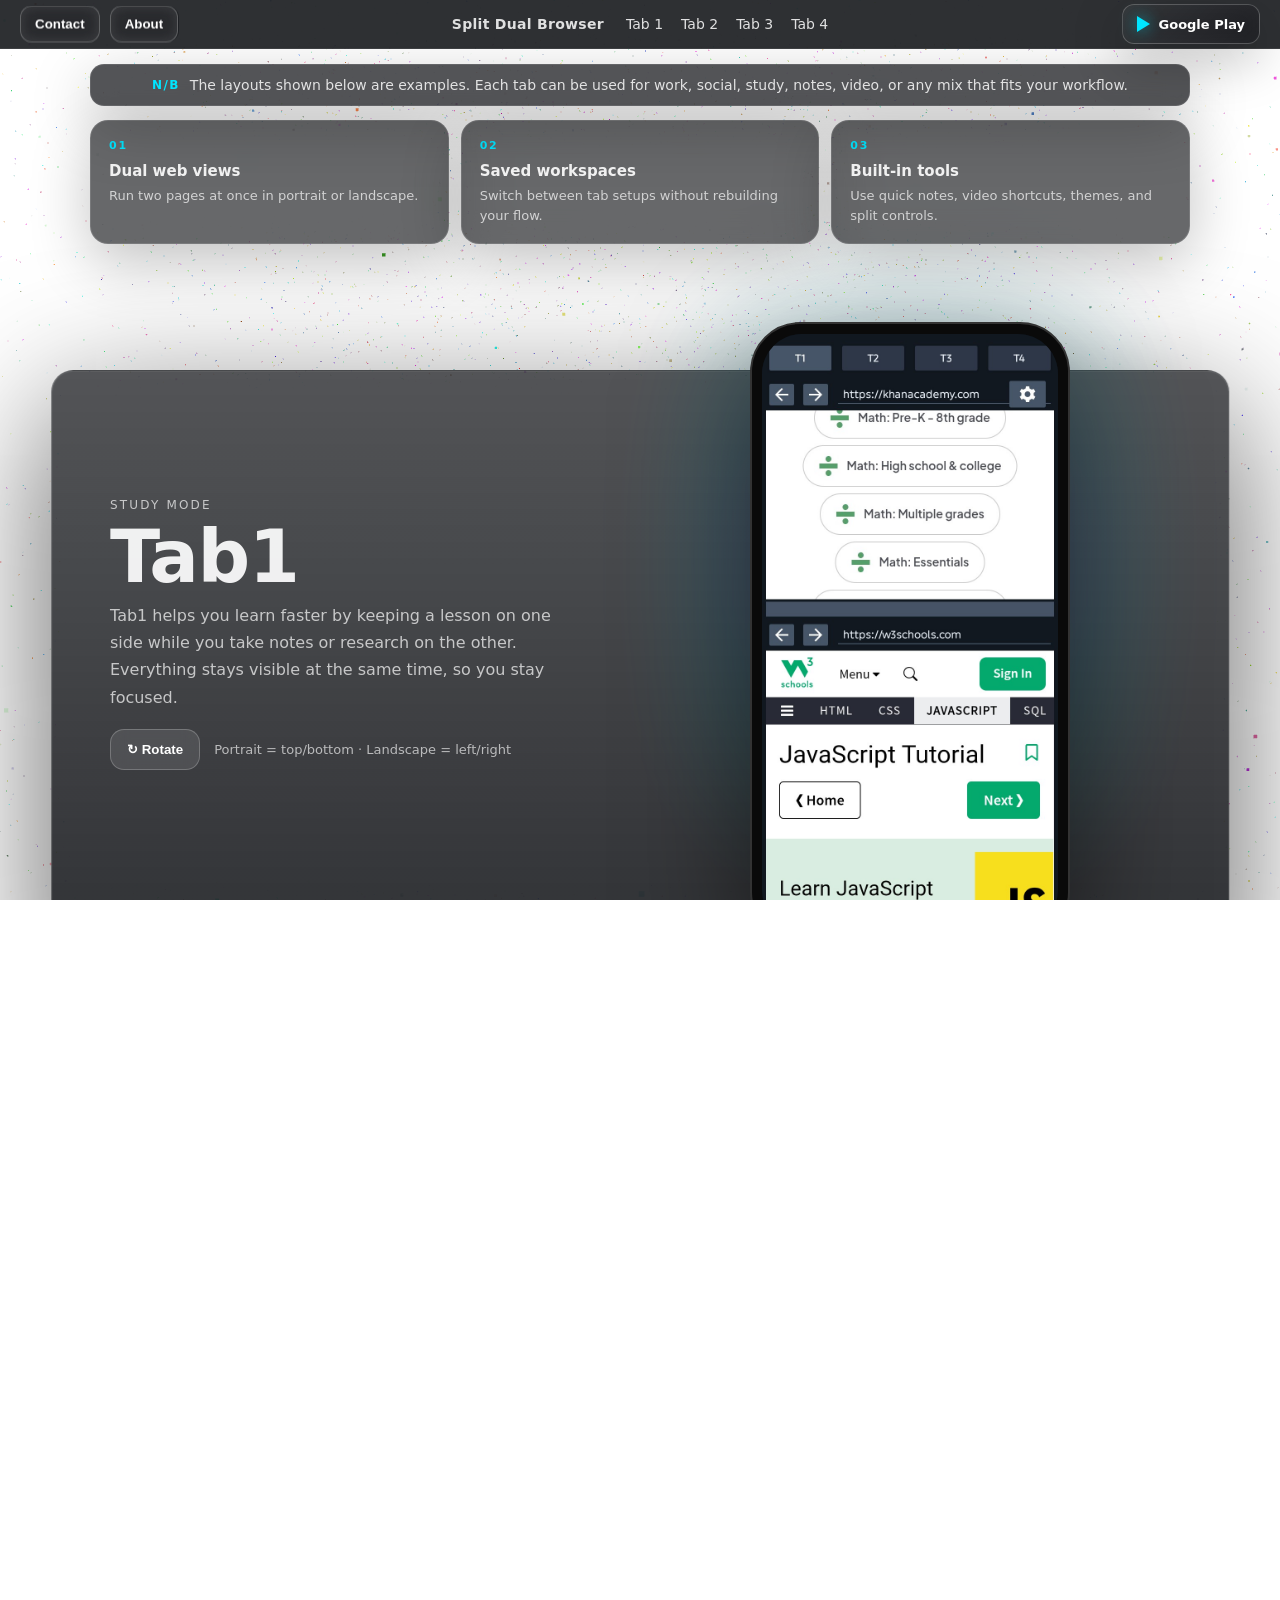
==== commit b5f4b02d: "Fix preview image paths for GitHub Pages" ====
--- a/index.html
+++ b/index.html
@@ -111,7 +111,7 @@
         <div class="phoneSlot">
           <div class="phoneCard parallaxPhone" data-phone="tab1">
             <div class="phoneBezel">
-              <div class="phoneGlass" style="--shot:url('previews/tab1-app.jpg'); --shot-land:url('previews/tab1-landscape.jpg')">
+              <div class="phoneGlass" style="--shot:url('./previews/tab1-app.jpg'); --shot-land:url('./previews/tab1-landscape.jpg')">
                 <img src="./previews/tab1-app.jpg" class="appScreenshot" alt="Split Dual Browser Tab 1 showing Khan Academy and W3Schools" />
                 <div class="landscapeSplit" aria-hidden="true">
                   <div class="landscapePane landscapeTop"></div>
@@ -144,7 +144,7 @@
         <div class="phoneSlot">
           <div class="phoneCard parallaxPhone" data-phone="tab2">
             <div class="phoneBezel">
-              <div class="phoneGlass" style="--shot:url('previews/tab2-app.jpg'); --shot-land:url('previews/tab2-landscape.jpg')">
+              <div class="phoneGlass" style="--shot:url('./previews/tab2-app.jpg'); --shot-land:url('./previews/tab2-landscape.jpg')">
                 <img src="./previews/tab2-app.jpg" class="appScreenshot" alt="Split Dual Browser Tab 2 showing Gmail and Canvas" />
                 <div class="landscapeSplit" aria-hidden="true">
                   <div class="landscapePane landscapeTop"></div>
@@ -176,7 +176,7 @@
         <div class="phoneSlot">
           <div class="phoneCard parallaxPhone" data-phone="tab3">
             <div class="phoneBezel">
-              <div class="phoneGlass" style="--shot:url('previews/tab3-app.jpg'); --shot-land:url('previews/tab3-landscape.jpg')">
+              <div class="phoneGlass" style="--shot:url('./previews/tab3-app.jpg'); --shot-land:url('./previews/tab3-landscape.jpg')">
                 <img src="./previews/tab3-app.jpg" class="appScreenshot" alt="Split Dual Browser Tab 3 showing Netflix and Crunchyroll" />
                 <div class="landscapeSplit" aria-hidden="true">
                   <div class="landscapePane landscapeTop"></div>
@@ -208,7 +208,7 @@
         <div class="phoneSlot">
           <div class="phoneCard parallaxPhone" data-phone="tab4">
             <div class="phoneBezel">
-              <div class="phoneGlass" style="--shot:url('previews/tab4-app.jpg'); --shot-land:url('previews/tab4-landscape.jpg')">
+              <div class="phoneGlass" style="--shot:url('./previews/tab4-app.jpg'); --shot-land:url('./previews/tab4-landscape.jpg')">
                 <img src="./previews/tab4-app.jpg" class="appScreenshot" alt="Split Dual Browser Tab 4 showing YouTube and TikTok" />
                 <div class="landscapeSplit" aria-hidden="true">
                   <div class="landscapePane landscapeTop"></div>
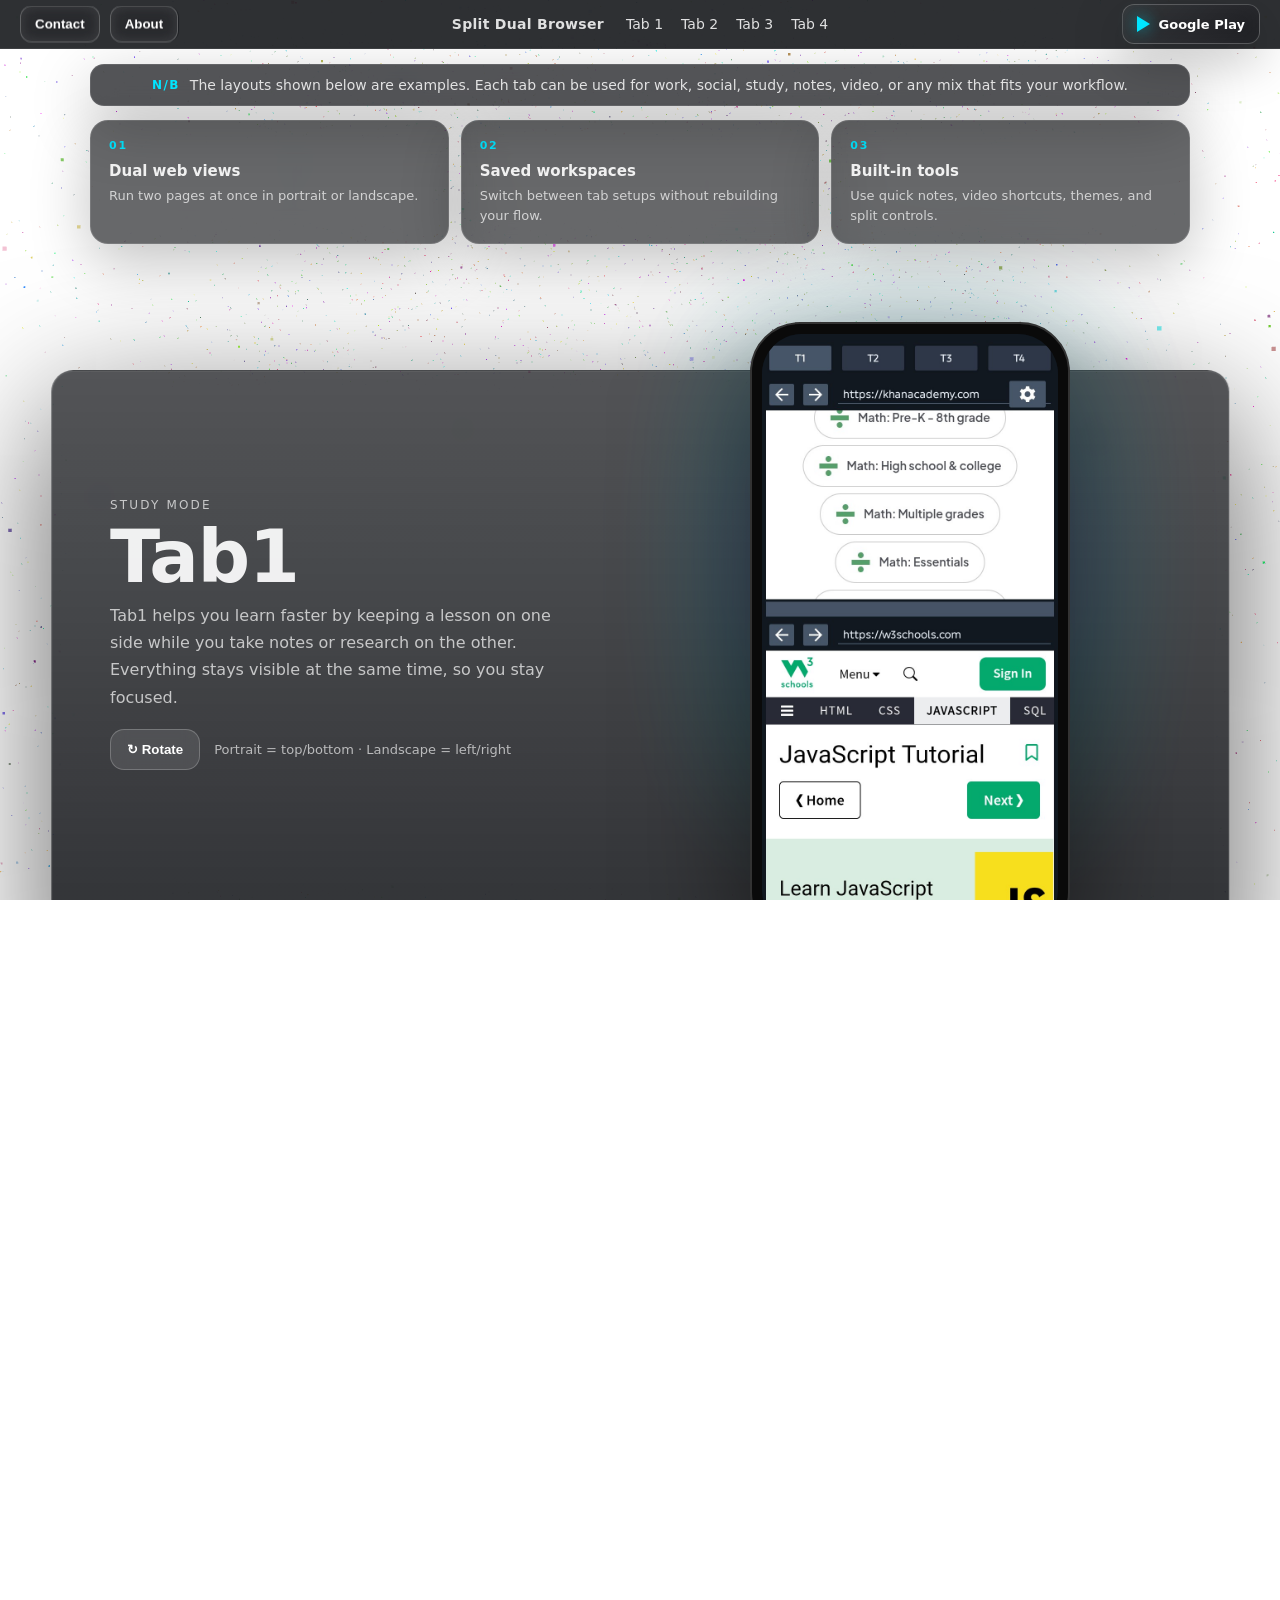
==== commit 738ee6ac: "Use image elements for landscape previews" ====
--- a/index.html
+++ b/index.html
@@ -5,8 +5,8 @@
   <meta name="viewport" content="width=device-width, initial-scale=1.0" />
   <meta name="description" content="Split Dual Browser is a mobile multitasking browser that keeps two web views visible in one focused workspace." />
   <title>Split Dual Browser | Locked Edition</title>
-  <script type="module" crossorigin src="./assets/index-Cu4iKx0G.js"></script>
-  <link rel="stylesheet" crossorigin href="./assets/index-Ds_2_Mju.css">
+  <script type="module" crossorigin src="./assets/index-LLf7BhlU.js"></script>
+  <link rel="stylesheet" crossorigin href="./assets/index-Cp2UGmhG.css">
 </head>
 
 <body>
@@ -111,12 +111,10 @@
         <div class="phoneSlot">
           <div class="phoneCard parallaxPhone" data-phone="tab1">
             <div class="phoneBezel">
-              <div class="phoneGlass" style="--shot:url('./previews/tab1-app.jpg'); --shot-land:url('./previews/tab1-landscape.jpg')">
+              <div class="phoneGlass">
                 <img src="./previews/tab1-app.jpg" class="appScreenshot" alt="Split Dual Browser Tab 1 showing Khan Academy and W3Schools" />
                 <div class="landscapeSplit" aria-hidden="true">
-                  <div class="landscapePane landscapeTop"></div>
-                  <div class="landscapeDivider"></div>
-                  <div class="landscapePane landscapeBottom"></div>
+                  <img src="./previews/tab1-landscape.jpg" class="landscapeScreenshot" alt="" />
                 </div>
               </div>
             </div>
@@ -144,12 +142,10 @@
         <div class="phoneSlot">
           <div class="phoneCard parallaxPhone" data-phone="tab2">
             <div class="phoneBezel">
-              <div class="phoneGlass" style="--shot:url('./previews/tab2-app.jpg'); --shot-land:url('./previews/tab2-landscape.jpg')">
+              <div class="phoneGlass">
                 <img src="./previews/tab2-app.jpg" class="appScreenshot" alt="Split Dual Browser Tab 2 showing Gmail and Canvas" />
                 <div class="landscapeSplit" aria-hidden="true">
-                  <div class="landscapePane landscapeTop"></div>
-                  <div class="landscapeDivider"></div>
-                  <div class="landscapePane landscapeBottom"></div>
+                  <img src="./previews/tab2-landscape.jpg" class="landscapeScreenshot" alt="" />
                 </div>
               </div>
             </div>
@@ -176,12 +172,10 @@
         <div class="phoneSlot">
           <div class="phoneCard parallaxPhone" data-phone="tab3">
             <div class="phoneBezel">
-              <div class="phoneGlass" style="--shot:url('./previews/tab3-app.jpg'); --shot-land:url('./previews/tab3-landscape.jpg')">
+              <div class="phoneGlass">
                 <img src="./previews/tab3-app.jpg" class="appScreenshot" alt="Split Dual Browser Tab 3 showing Netflix and Crunchyroll" />
                 <div class="landscapeSplit" aria-hidden="true">
-                  <div class="landscapePane landscapeTop"></div>
-                  <div class="landscapeDivider"></div>
-                  <div class="landscapePane landscapeBottom"></div>
+                  <img src="./previews/tab3-landscape.jpg" class="landscapeScreenshot" alt="" />
                 </div>
               </div>
             </div>
@@ -208,12 +202,10 @@
         <div class="phoneSlot">
           <div class="phoneCard parallaxPhone" data-phone="tab4">
             <div class="phoneBezel">
-              <div class="phoneGlass" style="--shot:url('./previews/tab4-app.jpg'); --shot-land:url('./previews/tab4-landscape.jpg')">
+              <div class="phoneGlass">
                 <img src="./previews/tab4-app.jpg" class="appScreenshot" alt="Split Dual Browser Tab 4 showing YouTube and TikTok" />
                 <div class="landscapeSplit" aria-hidden="true">
-                  <div class="landscapePane landscapeTop"></div>
-                  <div class="landscapeDivider"></div>
-                  <div class="landscapePane landscapeBottom"></div>
+                  <img src="./previews/tab4-landscape.jpg" class="landscapeScreenshot" alt="" />
                 </div>
               </div>
             </div>
--- a/assets/index-Cp2UGmhG.css
+++ b/assets/index-Cp2UGmhG.css
@@ -0,0 +1 @@
+:root{--purple:#6a00ff;--cyan:#00e5ff;--text:rgba(255,255,255,.92);--muted:rgba(255,255,255,.7);--glass: rgba(10,12,16,.52);--stroke: rgba(255,255,255,.14);--headerH: 64px;--noteH: 46px}*{box-sizing:border-box}html,body{margin:0;padding:0;width:100%;height:100%;background:transparent;color:var(--text);font-family:Inter,system-ui,-apple-system,Segoe UI,Roboto,Arial,sans-serif;overflow-x:hidden;scroll-behavior:smooth}body{overflow-y:auto}#bg{position:fixed;inset:0;z-index:0}.siteHeader{position:fixed;top:0;left:0;width:100%;z-index:200;padding:16px 0;background:#0a0c10d9;-webkit-backdrop-filter:blur(12px);backdrop-filter:blur(12px);border-bottom:1px solid rgba(255,255,255,.08)}.headerInner{width:fit-content;margin:0 auto;padding:0 16px;display:flex;align-items:center;justify-content:center;gap:22px}.brand{font-weight:800;letter-spacing:.3px;opacity:.92;font-size:14px}.nav{display:flex;gap:18px;font-size:14px}.nav a{color:#fff;text-decoration:none;opacity:.85}.nav a:hover{opacity:1}.leftHeaderBtns{position:absolute;left:20px;top:50%;transform:translateY(-50%);display:flex;gap:10px;z-index:210}.contactBtn,.aboutBtn{border:1px solid rgba(255,255,255,.22);background:#ffffff1a;color:#fff;padding:10px 14px;border-radius:12px;font-weight:800;cursor:pointer;-webkit-backdrop-filter:blur(8px);backdrop-filter:blur(8px)}.contactBtn:hover,.aboutBtn:hover{background:#ffffff29}.playStoreBtn{display:inline-flex;align-items:center;justify-content:center;gap:9px;min-height:40px;padding:9px 14px;border-radius:12px;border:1px solid rgba(255,255,255,.22);background:linear-gradient(135deg,#ffffff29,#ffffff14),#0a0c10b8;color:#fff;text-decoration:none;font-size:13px;font-weight:900;-webkit-backdrop-filter:blur(10px);backdrop-filter:blur(10px);box-shadow:0 16px 50px #00000040;transition:transform .18s ease,background .18s ease,border-color .18s ease}.playStoreBtn:hover{transform:translateY(-1px);background:linear-gradient(135deg,#00e5ff38,#6a00ff2e),#0a0c10c7;border-color:#ffffff57}.playIcon{width:0;height:0;border-top:8px solid transparent;border-bottom:8px solid transparent;border-left:13px solid #00e5ff;filter:drop-shadow(0 0 8px rgba(0,229,255,.7))}.headerPlayBtn{position:absolute;right:20px;top:50%;transform:translateY(-50%);z-index:210}.headerPlayBtn:hover{transform:translateY(calc(-50% - 1px))}.exampleNote{position:fixed;top:var(--headerH);left:50%;transform:translate(-50%);z-index:500;width:min(1100px,92vw);border-radius:14px;display:flex;align-items:center;justify-content:center;gap:10px;padding:12px 18px;background:#0a0c10b3;border:1px solid rgba(255,255,255,.1);-webkit-backdrop-filter:blur(12px);backdrop-filter:blur(12px);box-shadow:0 18px 60px #00000040;color:#ffffffeb;font-size:14px}.noteLabel{font-weight:800;color:#00e5ff;text-transform:uppercase;letter-spacing:.12em;font-size:12px}.noteText{opacity:.9}.page{position:relative;z-index:2;padding-top:120px}.featureStrip{position:relative;z-index:4;width:min(1100px,92vw);margin:0 auto 22px;display:grid;grid-template-columns:repeat(3,minmax(0,1fr));gap:12px}.featurePill{min-height:112px;padding:18px;border-radius:18px;background:#0a0c109e;border:1px solid rgba(255,255,255,.12);-webkit-backdrop-filter:blur(14px);backdrop-filter:blur(14px);box-shadow:0 18px 60px #0000003d}.featureNumber{display:block;margin-bottom:10px;color:var(--cyan);font-size:11px;font-weight:900;letter-spacing:.16em}.featurePill strong{display:block;font-size:15px;margin-bottom:6px}.featurePill p{margin:0;color:var(--muted);font-size:13px;line-height:1.5}.overlay{position:fixed;inset:0;z-index:9999;display:flex;align-items:center;justify-content:center;background:radial-gradient(circle at 50% 40%,#3cffb429,#0000 60%),radial-gradient(circle at 50% 70%,#28b4ff1f,#0000 65%),#030405;-webkit-backdrop-filter:blur(10px);backdrop-filter:blur(10px);transition:opacity .7s,transform .7s}.overlay.hide{opacity:0;pointer-events:none;transform:scale(1.03)}.bootTech{position:absolute;inset:0;pointer-events:none;z-index:0;background:radial-gradient(1200px 800px at 50% 40%,#50ffbe1a,#0000 60%),radial-gradient(900px 600px at 60% 60%,#7878ff1a,#0000 55%),linear-gradient(180deg,#0006,#000000bf)}.bootTech:before{content:"";position:absolute;inset:-2px;opacity:.28;background-image:linear-gradient(rgba(130,255,210,.14) 1px,transparent 1px),linear-gradient(90deg,rgba(130,255,210,.12) 1px,transparent 1px);background-size:52px 52px,52px 52px;animation:bootGridDrift 10s linear infinite}.bootTech:after{content:"";position:absolute;left:-35%;top:0;width:65%;height:100%;background:linear-gradient(90deg,transparent 0%,rgba(0,255,170,0) 35%,rgba(0,255,170,.2) 50%,rgba(0,255,170,0) 65%,transparent 100%);mix-blend-mode:screen;opacity:.6;filter:blur(1px);animation:bootScanSweep 3.8s ease-in-out infinite,techFlicker 6s linear infinite}@keyframes bootGridDrift{0%{background-position:0 0,0 0}to{background-position:0 104px,104px 0}}@keyframes bootScanSweep{0%{transform:translate(-25%) skew(-10deg);opacity:.1}35%{opacity:.65}55%{opacity:.55}to{transform:translate(240%) skew(-10deg);opacity:.1}}@keyframes techFlicker{0%{opacity:.6}10%{opacity:.55}20%{opacity:.65}30%{opacity:.58}40%{opacity:.62}50%{opacity:.57}60%{opacity:.64}70%{opacity:.56}80%{opacity:.63}90%{opacity:.59}to{opacity:.6}}.bootCircuits{position:absolute;inset:0;pointer-events:none;z-index:0;background-image:linear-gradient(90deg,transparent 95%,rgba(0,255,170,.16) 96%,transparent 97%),linear-gradient(0deg,transparent 95%,rgba(0,255,170,.16) 96%,transparent 97%);background-size:140px 140px;opacity:.22;animation:circuitMove 18s linear infinite}@keyframes circuitMove{0%{background-position:0 0}to{background-position:140px 140px}}.overlay .overlayCard{position:relative;z-index:1}.overlayBoot{position:relative;width:min(520px,92vw);padding:46px 52px;border-radius:28px;background:linear-gradient(to bottom,#0a0c10b8,#0a0c10e0);border:1px solid rgba(255,255,255,.14);box-shadow:0 40px 140px #000000a6;text-align:center;overflow:hidden}.overlayBoot:before{content:"";position:absolute;inset:-40%;background:radial-gradient(circle at center,#78ffaa2e,#0000 55%);pointer-events:none}.bootIconWrap{position:relative;width:92px;height:92px;margin:0 auto 18px;display:grid;place-items:center}.bootIcon{width:92px;height:92px;border-radius:22px;display:block;filter:drop-shadow(0 18px 40px rgba(80,255,160,.28));transform:translateZ(0)}.bootGlow{position:absolute;inset:-18px;border-radius:30px;background:radial-gradient(circle,#78ffaa8c,#78ffaa33 40%,#0000 70%);filter:blur(12px);animation:splitPulse 4.2s ease-in-out infinite;z-index:-1}@keyframes splitPulse{0%{transform:scale(.95);opacity:.45}50%{transform:scale(1.15);opacity:.9}to{transform:scale(.95);opacity:.45}}.bootTitle{margin:8px 0;font-size:26px;letter-spacing:-.01em;font-weight:900}.bootSub{margin:0 0 18px;opacity:.78;font-size:14px}.bootLines{margin:18px auto 0;width:min(460px,92vw);text-align:left;padding:14px 16px;border-radius:16px;border:1px solid rgba(255,255,255,.1);background:#00000047;-webkit-backdrop-filter:blur(10px);backdrop-filter:blur(10px);font-family:ui-monospace,SFMono-Regular,Menlo,Monaco,Consolas,Liberation Mono,Courier New,monospace;font-size:12px;line-height:1.55;opacity:0;max-height:0;overflow:hidden;pointer-events:none;transition:opacity .25s ease,max-height .25s ease}.bootLines.show{opacity:1;max-height:220px}.bootLine{opacity:.86;padding:4px 0;white-space:nowrap}.bootLine.ok{color:#82ffb9eb;font-weight:800}.dots:after{content:"...";animation:dotPulse 1s steps(4,end) infinite;opacity:.85}@keyframes dotPulse{0%{content:""}25%{content:"."}50%{content:".."}75%{content:"..."}to{content:""}}.bootHint{margin-top:14px;font-size:12px;opacity:.65}@media(max-width:520px){.overlayBoot{padding:36px 22px}.bootTitle{font-size:22px}}.panel{position:relative;min-height:92vh;padding:56px 0}.panelCover{position:absolute;left:50%;top:50%;transform:translate(-50%,-50%);width:min(1200px,92vw);height:min(620px,72vh);border-radius:22px;background:linear-gradient(to bottom,#0a0c10b3,#0a0c10d9);border:1px solid rgba(255,255,255,.12);-webkit-backdrop-filter:blur(14px);backdrop-filter:blur(14px);box-shadow:0 40px 140px #000000a6,inset 0 1px #ffffff0d;z-index:0}.panelInner{position:relative;z-index:2;max-width:1200px;margin:0 auto;padding:0 24px;display:flex;align-items:center;justify-content:center;gap:80px}.panelReverse .panelInner{flex-direction:row-reverse}.textBlock{width:460px;max-width:92vw}.kicker{display:inline-block;font-size:12px;letter-spacing:.18em;text-transform:uppercase;opacity:.75;margin-bottom:10px}.textBlock h1{margin:0 0 10px;font-size:clamp(3rem,6vw,4.6rem);line-height:.95;letter-spacing:-.02em}.textBlock p{margin:0;font-size:16px;line-height:1.7;color:var(--muted);max-width:56ch}.actions{margin-top:18px;display:flex;align-items:center;gap:14px;flex-wrap:wrap}.hint{font-size:13px;opacity:.7}.rotateBtn{pointer-events:auto;border:1px solid rgba(255,255,255,.22);background:#ffffff1a;color:#fff;padding:12px 16px;border-radius:14px;font-weight:800;cursor:pointer;-webkit-backdrop-filter:blur(8px);backdrop-filter:blur(8px)}.rotateBtn:hover{background:#ffffff29}.phoneSlot{width:min(520px,92vw);display:flex;justify-content:center;align-items:center}.phoneCard{width:320px;height:620px;transition:width .35s,height .35s,filter .35s;will-change:transform;position:relative;--phone-long: 620px;--phone-short: 320px}.phoneCard:hover{filter:drop-shadow(0 40px 120px rgba(0,0,0,.8)) drop-shadow(0 0 40px rgba(106,0,255,.35))}.phoneCard:before{content:"";position:absolute;inset:-60px;background:radial-gradient(circle at 50% 40%,rgba(106,0,255,.35),rgba(0,229,255,.2) 40%,transparent 70%);filter:blur(50px);opacity:.65;z-index:-1;transition:opacity .6s ease,transform .6s ease}.phoneCard:hover:before{opacity:.95;transform:scale(1.08)}.phoneBezel{height:100%;padding:10px;background:#0a0a0a;border-radius:50px;border:2px solid #333;box-shadow:0 30px 120px #0000008c}.phoneGlass{height:100%;border-radius:40px;overflow:hidden;background:#000;position:relative}.appScreenshot{width:100%;height:100%;display:block;object-fit:cover;object-position:top center;background:#0b1118}.landscapeSplit{display:none}.phoneCard.landscape{width:var(--phone-long);height:var(--phone-short)}.phoneCard.landscape .appScreenshot{display:none}.phoneCard.landscape .landscapeSplit{width:100%;height:100%;display:flex;align-items:center;justify-content:center;background-color:#0b1118}.landscapeScreenshot{width:100%;height:100%;display:block;object-fit:contain;object-position:center}.siteFooter{position:relative;z-index:20;width:100%;padding:24px 0;margin-top:40px;background:#000000a6;border-top:1px solid rgba(255,255,255,.12);-webkit-backdrop-filter:blur(6px);backdrop-filter:blur(6px)}.siteFooterInner{max-width:1100px;margin:0 auto;padding:0 16px;display:flex;gap:16px;justify-content:space-between;align-items:center;flex-wrap:wrap}.socialFollow{display:flex;align-items:center;justify-content:center;gap:12px}.followLabel{color:#ffffffb8;font-size:12px;font-weight:900;letter-spacing:.14em;text-transform:uppercase}.socialLinks{display:flex;align-items:center;gap:8px}.socialLink{width:40px;height:40px;display:grid;place-items:center;border-radius:12px;border:1px solid rgba(255,255,255,.18);background:#ffffff1a;color:#fff;text-decoration:none;-webkit-backdrop-filter:blur(8px);backdrop-filter:blur(8px);box-shadow:0 14px 38px #00000038;transition:transform .18s ease,background .18s ease,border-color .18s ease}.socialLink:hover{transform:translateY(-1px);border-color:#ffffff52;text-decoration:none}.socialIcon{width:18px;height:18px;display:block;object-fit:contain}.linkedinIcon{display:grid;place-items:center;width:22px;height:22px;border-radius:4px;background:#0a66c2;color:#fff;font-size:13px;font-weight:900;font-family:Arial,Helvetica,sans-serif;line-height:1}.socialLink.instagram:hover{background:linear-gradient(135deg,#f5238261,#ffc40038)}.socialLink.linkedin:hover{background:#0a66c26b}.socialLink.tiktok:hover{background:linear-gradient(135deg,#00e5ff52,#ff005c4d)}.socialLink.facebook:hover{background:#1877f26b}.footerLinks{display:flex;align-items:center;gap:14px;flex-wrap:wrap}.footerLinks a{color:#fff;opacity:.85;text-decoration:none;font-size:14px}.footerLinks a:hover{opacity:1;text-decoration:underline}.footerLinks .playStoreBtn{opacity:1;font-size:13px}.footerLinks .playStoreBtn:hover{text-decoration:none}.footerLinks button{border:1px solid rgba(255,255,255,.22);background:#ffffff1a;color:#fff;padding:10px 14px;border-radius:12px;font-weight:800;cursor:pointer;-webkit-backdrop-filter:blur(8px);backdrop-filter:blur(8px)}.footerLinks button:hover{background:#ffffff29}.copyright{margin:0;font-size:14px;opacity:.85}@media(max-width:980px){.featureStrip{grid-template-columns:1fr;margin-bottom:16px}.panelInner{flex-direction:column;gap:26px;padding-top:26px;padding-bottom:26px}.panelReverse .panelInner{flex-direction:column}.panelCover{height:auto;min-height:72vh}.phoneSlot,.textBlock{width:100%}}.contactOverlay{position:fixed;inset:0;display:none;align-items:center;justify-content:center;padding:24px;background:#0000009e;-webkit-backdrop-filter:blur(10px);backdrop-filter:blur(10px);z-index:9999}.contactOverlay.show{display:flex}.contactOverlay .contactCard{width:min(760px,96vw);padding:40px;border-radius:22px;background:#0a0c10e0;border:1px solid rgba(255,255,255,.14);box-shadow:0 30px 120px #000000a6;max-height:82vh;overflow:auto}.contactOverlay .contactCard h2{margin:0 0 16px;font-size:24px;text-align:left}#contactForm{display:flex;flex-direction:column;gap:16px;margin-top:20px}#contactForm input[type=email],#contactForm textarea{width:100%;box-sizing:border-box;padding:14px 16px;border-radius:14px;border:1px solid rgba(255,255,255,.14);background:#00000059;color:#fff;font-size:14px}#contactForm textarea{min-height:200px;resize:vertical}.contactActions{display:flex;gap:12px;margin-top:6px}.contactActions button{flex:1;padding:14px 16px;border-radius:14px;border:1px solid rgba(255,255,255,.14);background:#ffffff1a;color:#fff;font-weight:800;cursor:pointer}.contactActions button:hover{background:#ffffff29}#hpField{position:absolute;left:-9999px;width:1px;height:1px;opacity:0;pointer-events:none}@media(max-width:520px){.contactOverlay .contactActions{flex-direction:column}}.aboutOverlay{position:fixed;inset:0;display:none;align-items:center;justify-content:center;background:#0009;-webkit-backdrop-filter:blur(8px);backdrop-filter:blur(8px);z-index:9999;padding:24px}.aboutOverlay p{line-height:1.65;margin-bottom:14px}.aboutOverlay.show{display:flex}.aboutCard{width:min(720px,92vw);padding:32px;border-radius:20px;background:#0a0c10d9;border:1px solid rgba(255,255,255,.14);box-shadow:0 30px 120px #000000a6}.aboutCard h2{margin:0 0 14px;font-size:22px}.aboutCard p{margin:0 0 12px;line-height:1.7;color:#ffffffdb}.aboutActions{display:flex;gap:12px;margin-top:18px;align-items:center}.aboutActions a,.aboutActions button{flex:1;text-align:center;padding:14px;border-radius:14px;border:1px solid rgba(255,255,255,.14);background:#ffffff1a;color:#fff;font-weight:800;cursor:pointer;text-decoration:none}.aboutActions a:hover,.aboutActions button:hover{background:#ffffff29}.aboutCard p{margin:0 0 12px;line-height:1.65;font-size:14px;color:#ffffffad}.aboutCard strong{color:#ffffff9e;font-weight:600}.subscribeOverlay{position:fixed;inset:0;display:none;align-items:center;justify-content:center;background:#0009;-webkit-backdrop-filter:blur(8px);backdrop-filter:blur(8px);z-index:9999;padding:24px}.subscribeOverlay.show{display:flex}.subscribeCard{width:min(560px,92vw);padding:32px;border-radius:20px;background:#0a0c10d9;border:1px solid rgba(255,255,255,.14);box-shadow:0 30px 120px #000000a6}.subscribeCard h2{margin:0 0 10px;font-size:22px}#subscribeForm{display:flex;flex-direction:column;gap:14px;margin-top:12px}#subscribeForm input[type=email]{width:100%;padding:14px;border-radius:14px;border:1px solid rgba(255,255,255,.14);background:#00000059;color:#fff;font-size:14px;box-sizing:border-box}.subscribeActions{display:flex;gap:12px}.subscribeActions button{flex:1;padding:14px;border-radius:14px;border:1px solid rgba(255,255,255,.14);background:#ffffff1a;color:#fff;font-weight:800;cursor:pointer}.subscribeActions button:hover{background:#ebcfcf29}@media(max-width:980px){.panel{position:relative;min-height:auto;padding:24px 0 28px;overflow:hidden}.panelInner{position:relative;z-index:2;flex-direction:column;gap:24px;padding:24px 18px 28px;align-items:stretch}.panelReverse .panelInner{flex-direction:column}.panelCover{position:absolute;inset:0 14px;width:auto;height:auto;min-height:100%;margin:0;transform:none;border-radius:22px}.textBlock,.phoneSlot{width:100%;max-width:100%}.textBlock{order:1}.phoneSlot{order:2;display:flex;justify-content:center;align-items:flex-start}.panelCover,.parallaxPhone{transform:none!important}}@media(max-width:768px){.siteHeader{position:fixed;top:0;left:0;width:100%;padding:10px 0 12px;background:#0a0c10eb;z-index:200}.headerInner{position:relative;width:100%;margin:0;padding:0 14px;display:flex;flex-direction:column;align-items:center;justify-content:center;gap:6px}.leftHeaderBtns{position:absolute;top:0;left:0;right:0;width:100%;height:28px;transform:none;display:block;margin:0;z-index:2}.headerPlayBtn{position:relative;top:auto;right:auto;transform:none;width:max-content;margin:68px auto 0;min-height:34px;padding:7px 12px;border-radius:999px;font-size:12px}.headerPlayBtn:hover{transform:translateY(-1px)}.contactBtn{position:absolute;left:14px;top:150%;transform:translateY(-50%);padding:6px 12px;font-size:12px;border-radius:999px;background:#ffffff14;border:1px solid rgba(255,255,255,.14)}.aboutBtn{position:absolute;right:14px;top:150%;transform:translateY(-50%);padding:6px 12px;font-size:12px;border-radius:999px;background:#ffffff14;border:1px solid rgba(255,255,255,.14)}.brand{margin-top:8px;text-align:center;font-size:14px;font-weight:800;line-height:1.2}.nav{width:100%;display:flex;justify-content:center;gap:16px;flex-wrap:wrap;font-size:13px}.contactBtn,.aboutBtn{padding:6px 12px;font-size:12px;border-radius:999px;background:#ffffff14;border:1px solid rgba(255,255,255,.14)}.page{padding-top:168px}.featureStrip{width:calc(100% - 20px)}.featurePill{min-height:auto;padding:14px;border-radius:16px}.exampleNote{position:relative;top:auto;left:auto;transform:none;width:calc(100% - 20px);margin:0 auto 14px;padding:14px;border-radius:16px;font-size:12px;line-height:1.45}.panel{position:relative;min-height:auto;padding:28px 0 24px}.panelCover{position:absolute;inset:12px 10px 0;border-radius:20px}.panelInner{position:relative;z-index:2;display:flex;flex-direction:column;gap:18px;padding:28px 14px 22px}.textBlock{order:1;width:100%}.phoneSlot{order:2;width:100%;display:flex;justify-content:center}.phoneCard{width:212px;height:392px;margin:0 auto;--phone-long: 392px;--phone-short: 212px}.phoneCard.landscape{width:min(392px,92vw);height:212px}.siteFooterInner{display:flex;flex-direction:column;align-items:center;gap:14px}.socialFollow{width:100%;flex-direction:column;gap:10px}.footerLinks{width:100%;display:flex;justify-content:center;align-items:center;gap:10px 14px}.footerLinks a,.footerLinks button{margin-left:0}.phoneBezel{padding:7px;border-radius:24px}.phoneGlass{border-radius:18px}}@media(max-width:420px){.headerInner{padding:0 10px}.contactBtn{left:10px;padding:5px 10px;font-size:11px}.aboutBtn{right:10px;padding:5px 10px;font-size:11px}.brand{margin-top:8px;font-size:13px}.nav{gap:14px;font-size:12px}.phoneCard{width:196px;height:364px;--phone-long: 364px;--phone-short: 196px}.phoneCard.landscape{width:min(364px,92vw);height:196px}.textBlock h1{font-size:clamp(1.8rem,10vw,2.4rem)}.textBlock p{font-size:12px}}@media(max-width:768px){.aboutOverlay{padding:18px;align-items:center}.aboutCard{width:min(520px,92vw);padding:26px 22px;border-radius:18px}.aboutCard h2{font-size:18px;line-height:1.3;margin-bottom:12px}.aboutCard p{font-size:14px;line-height:1.6;margin-bottom:12px}.aboutActions{gap:12px;margin-top:16px}.aboutActions a,.aboutActions button{padding:12px 14px;font-size:13px}}@media(max-width:420px){.aboutCard{padding:22px 18px}.aboutCard h2{font-size:17px}.aboutCard p{font-size:13px}.aboutActions a,.aboutActions button{font-size:12px;padding:11px 12px}}
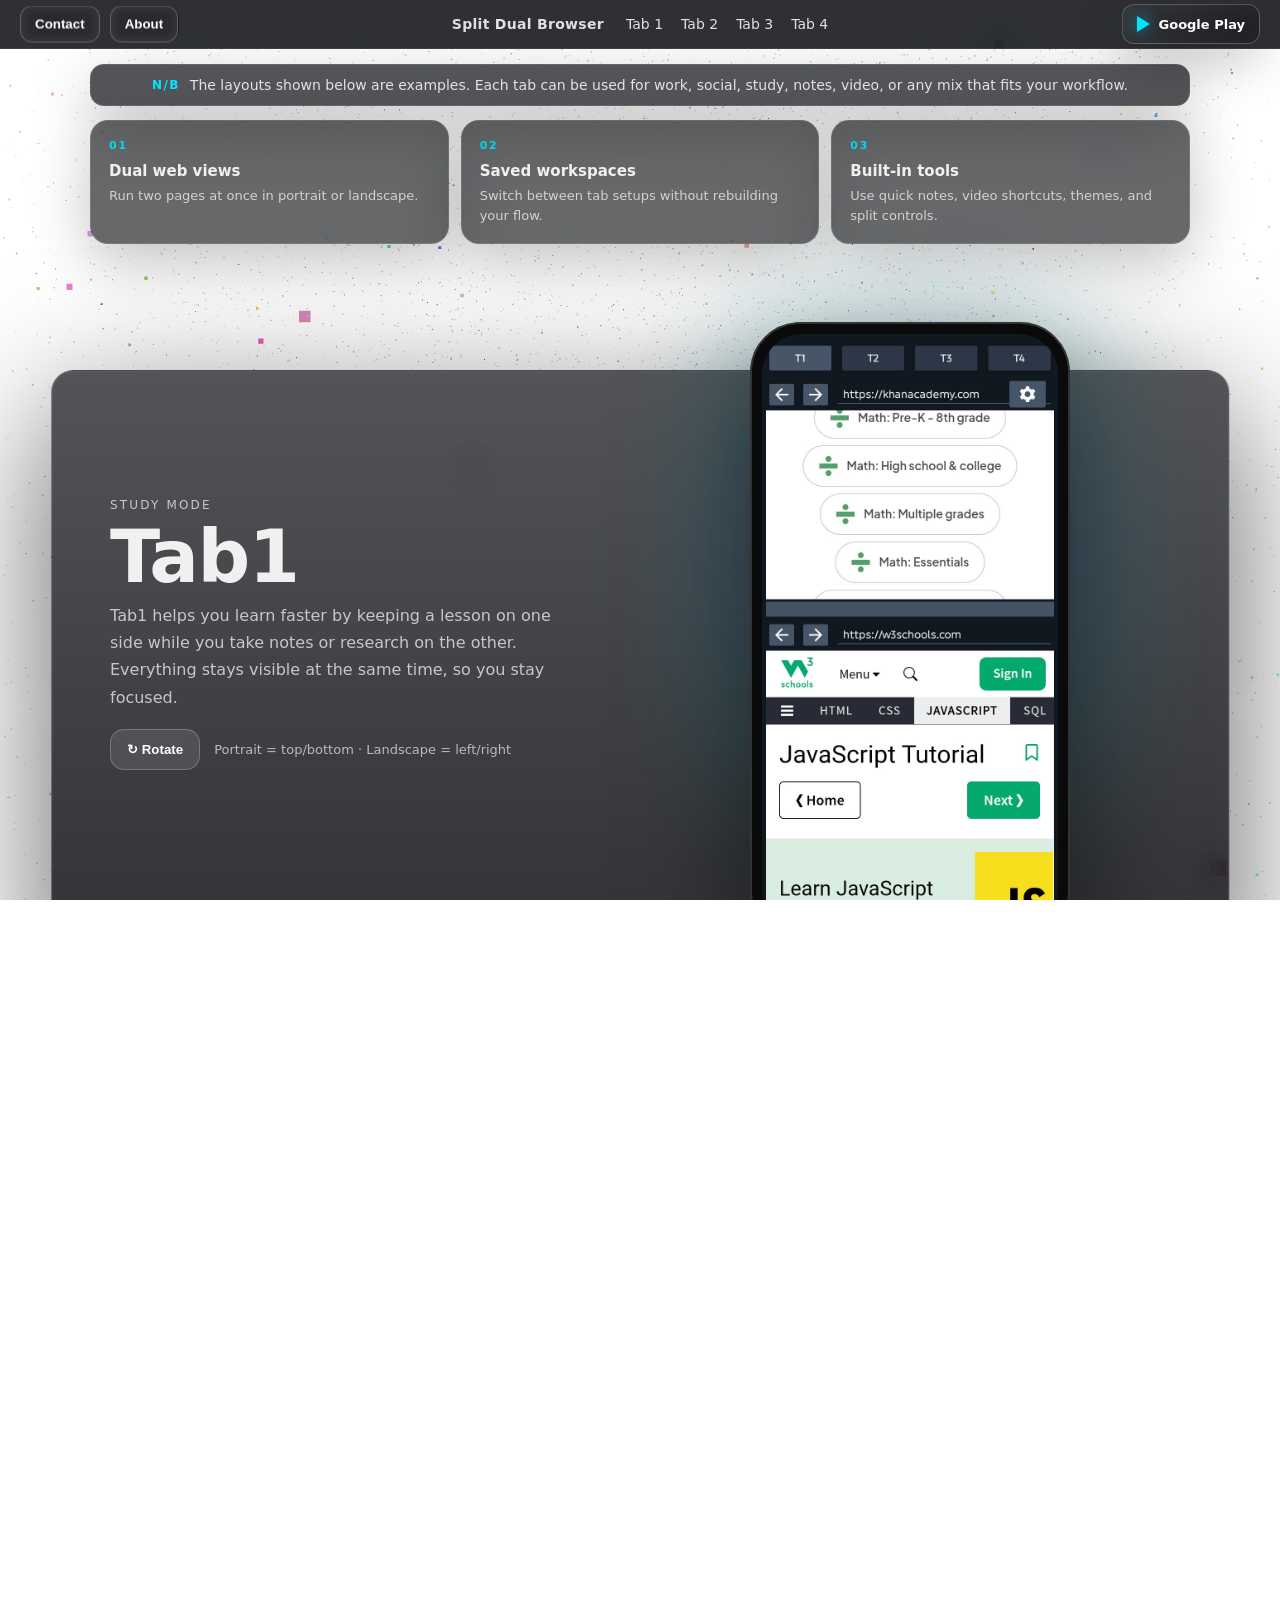
==== commit c8f2d115: "Add Netlify SEO metadata" ====
--- a/index.html
+++ b/index.html
@@ -4,6 +4,16 @@
   <meta charset="UTF-8" />
   <meta name="viewport" content="width=device-width, initial-scale=1.0" />
   <meta name="description" content="Split Dual Browser is a mobile multitasking browser that keeps two web views visible in one focused workspace." />
+  <link rel="canonical" href="https://splitdualbrowser.netlify.app/" />
+  <meta property="og:type" content="website" />
+  <meta property="og:title" content="Split Dual Browser" />
+  <meta property="og:description" content="A mobile multitasking browser that keeps two web views visible in one focused workspace." />
+  <meta property="og:url" content="https://splitdualbrowser.netlify.app/" />
+  <meta property="og:image" content="https://splitdualbrowser.netlify.app/split.png" />
+  <meta name="twitter:card" content="summary_large_image" />
+  <meta name="twitter:title" content="Split Dual Browser" />
+  <meta name="twitter:description" content="A mobile multitasking browser that keeps two web views visible in one focused workspace." />
+  <meta name="twitter:image" content="https://splitdualbrowser.netlify.app/split.png" />
   <title>Split Dual Browser | Locked Edition</title>
   <script type="module" crossorigin src="./assets/index-LLf7BhlU.js"></script>
   <link rel="stylesheet" crossorigin href="./assets/index-Cp2UGmhG.css">
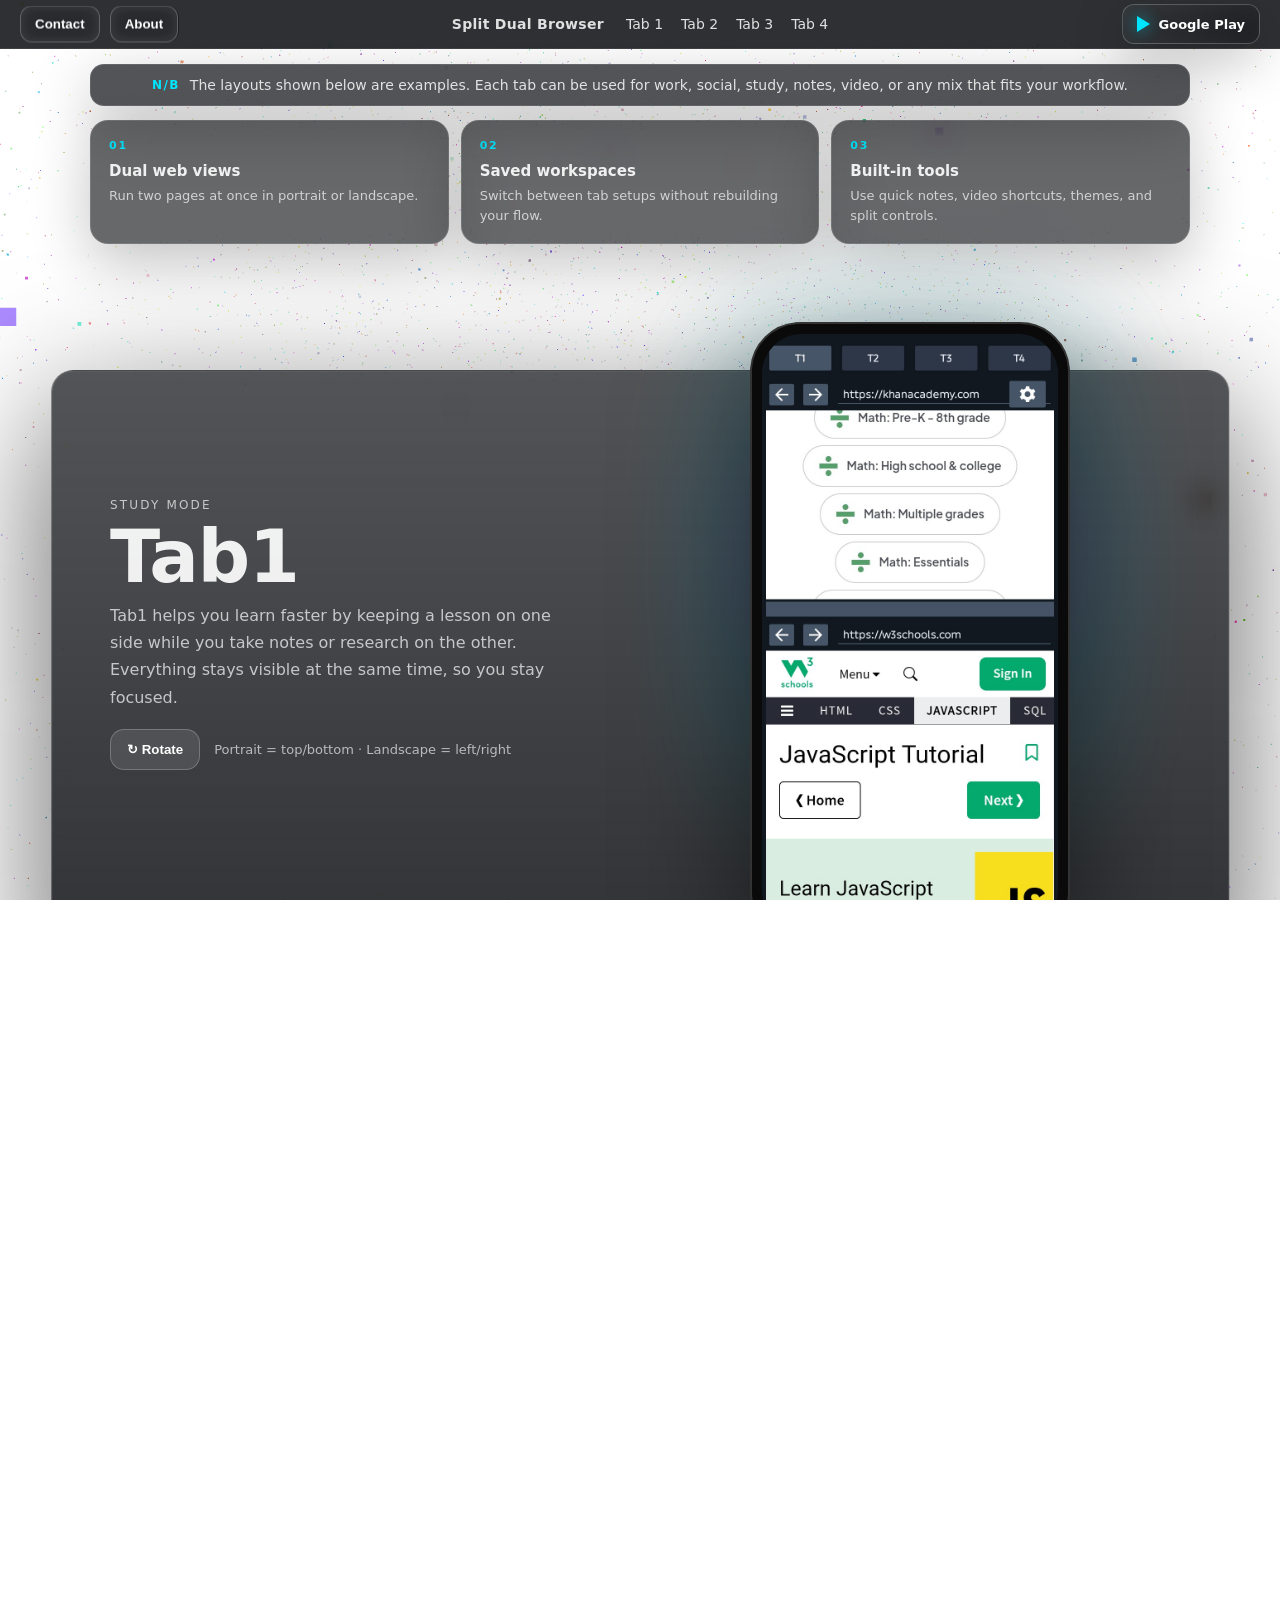
==== commit 331b375d: "Refine mobile header layout" ====
--- a/index.html
+++ b/index.html
@@ -15,8 +15,8 @@
   <meta name="twitter:description" content="A mobile multitasking browser that keeps two web views visible in one focused workspace." />
   <meta name="twitter:image" content="https://splitdualbrowser.netlify.app/split.png" />
   <title>Split Dual Browser | Locked Edition</title>
-  <script type="module" crossorigin src="./assets/index-LLf7BhlU.js"></script>
-  <link rel="stylesheet" crossorigin href="./assets/index-Cp2UGmhG.css">
+  <script type="module" crossorigin src="./assets/index-BhD6lEXS.js"></script>
+  <link rel="stylesheet" crossorigin href="./assets/index-1vweciyg.css">
 </head>
 
 <body>
--- a/assets/index-1vweciyg.css
+++ b/assets/index-1vweciyg.css
@@ -0,0 +1 @@
+:root{--purple:#6a00ff;--cyan:#00e5ff;--text:rgba(255,255,255,.92);--muted:rgba(255,255,255,.7);--glass: rgba(10,12,16,.52);--stroke: rgba(255,255,255,.14);--headerH: 64px;--noteH: 46px}*{box-sizing:border-box}html,body{margin:0;padding:0;width:100%;height:100%;background:transparent;color:var(--text);font-family:Inter,system-ui,-apple-system,Segoe UI,Roboto,Arial,sans-serif;overflow-x:hidden;scroll-behavior:smooth}body{overflow-y:auto}#bg{position:fixed;inset:0;z-index:0}.siteHeader{position:fixed;top:0;left:0;width:100%;z-index:200;padding:16px 0;background:#0a0c10d9;-webkit-backdrop-filter:blur(12px);backdrop-filter:blur(12px);border-bottom:1px solid rgba(255,255,255,.08)}.headerInner{width:fit-content;margin:0 auto;padding:0 16px;display:flex;align-items:center;justify-content:center;gap:22px}.brand{font-weight:800;letter-spacing:.3px;opacity:.92;font-size:14px}.nav{display:flex;gap:18px;font-size:14px}.nav a{color:#fff;text-decoration:none;opacity:.85}.nav a:hover{opacity:1}.leftHeaderBtns{position:absolute;left:20px;top:50%;transform:translateY(-50%);display:flex;gap:10px;z-index:210}.contactBtn,.aboutBtn{border:1px solid rgba(255,255,255,.22);background:#ffffff1a;color:#fff;padding:10px 14px;border-radius:12px;font-weight:800;cursor:pointer;-webkit-backdrop-filter:blur(8px);backdrop-filter:blur(8px)}.contactBtn:hover,.aboutBtn:hover{background:#ffffff29}.playStoreBtn{display:inline-flex;align-items:center;justify-content:center;gap:9px;min-height:40px;padding:9px 14px;border-radius:12px;border:1px solid rgba(255,255,255,.22);background:linear-gradient(135deg,#ffffff29,#ffffff14),#0a0c10b8;color:#fff;text-decoration:none;font-size:13px;font-weight:900;-webkit-backdrop-filter:blur(10px);backdrop-filter:blur(10px);box-shadow:0 16px 50px #00000040;transition:transform .18s ease,background .18s ease,border-color .18s ease}.playStoreBtn:hover{transform:translateY(-1px);background:linear-gradient(135deg,#00e5ff38,#6a00ff2e),#0a0c10c7;border-color:#ffffff57}.playIcon{width:0;height:0;border-top:8px solid transparent;border-bottom:8px solid transparent;border-left:13px solid #00e5ff;filter:drop-shadow(0 0 8px rgba(0,229,255,.7))}.headerPlayBtn{position:absolute;right:20px;top:50%;transform:translateY(-50%);z-index:210}.headerPlayBtn:hover{transform:translateY(calc(-50% - 1px))}.exampleNote{position:fixed;top:var(--headerH);left:50%;transform:translate(-50%);z-index:500;width:min(1100px,92vw);border-radius:14px;display:flex;align-items:center;justify-content:center;gap:10px;padding:12px 18px;background:#0a0c10b3;border:1px solid rgba(255,255,255,.1);-webkit-backdrop-filter:blur(12px);backdrop-filter:blur(12px);box-shadow:0 18px 60px #00000040;color:#ffffffeb;font-size:14px}.noteLabel{font-weight:800;color:#00e5ff;text-transform:uppercase;letter-spacing:.12em;font-size:12px}.noteText{opacity:.9}.page{position:relative;z-index:2;padding-top:120px}.featureStrip{position:relative;z-index:4;width:min(1100px,92vw);margin:0 auto 22px;display:grid;grid-template-columns:repeat(3,minmax(0,1fr));gap:12px}.featurePill{min-height:112px;padding:18px;border-radius:18px;background:#0a0c109e;border:1px solid rgba(255,255,255,.12);-webkit-backdrop-filter:blur(14px);backdrop-filter:blur(14px);box-shadow:0 18px 60px #0000003d}.featureNumber{display:block;margin-bottom:10px;color:var(--cyan);font-size:11px;font-weight:900;letter-spacing:.16em}.featurePill strong{display:block;font-size:15px;margin-bottom:6px}.featurePill p{margin:0;color:var(--muted);font-size:13px;line-height:1.5}.overlay{position:fixed;inset:0;z-index:9999;display:flex;align-items:center;justify-content:center;background:radial-gradient(circle at 50% 40%,#3cffb429,#0000 60%),radial-gradient(circle at 50% 70%,#28b4ff1f,#0000 65%),#030405;-webkit-backdrop-filter:blur(10px);backdrop-filter:blur(10px);transition:opacity .7s,transform .7s}.overlay.hide{opacity:0;pointer-events:none;transform:scale(1.03)}.bootTech{position:absolute;inset:0;pointer-events:none;z-index:0;background:radial-gradient(1200px 800px at 50% 40%,#50ffbe1a,#0000 60%),radial-gradient(900px 600px at 60% 60%,#7878ff1a,#0000 55%),linear-gradient(180deg,#0006,#000000bf)}.bootTech:before{content:"";position:absolute;inset:-2px;opacity:.28;background-image:linear-gradient(rgba(130,255,210,.14) 1px,transparent 1px),linear-gradient(90deg,rgba(130,255,210,.12) 1px,transparent 1px);background-size:52px 52px,52px 52px;animation:bootGridDrift 10s linear infinite}.bootTech:after{content:"";position:absolute;left:-35%;top:0;width:65%;height:100%;background:linear-gradient(90deg,transparent 0%,rgba(0,255,170,0) 35%,rgba(0,255,170,.2) 50%,rgba(0,255,170,0) 65%,transparent 100%);mix-blend-mode:screen;opacity:.6;filter:blur(1px);animation:bootScanSweep 3.8s ease-in-out infinite,techFlicker 6s linear infinite}@keyframes bootGridDrift{0%{background-position:0 0,0 0}to{background-position:0 104px,104px 0}}@keyframes bootScanSweep{0%{transform:translate(-25%) skew(-10deg);opacity:.1}35%{opacity:.65}55%{opacity:.55}to{transform:translate(240%) skew(-10deg);opacity:.1}}@keyframes techFlicker{0%{opacity:.6}10%{opacity:.55}20%{opacity:.65}30%{opacity:.58}40%{opacity:.62}50%{opacity:.57}60%{opacity:.64}70%{opacity:.56}80%{opacity:.63}90%{opacity:.59}to{opacity:.6}}.bootCircuits{position:absolute;inset:0;pointer-events:none;z-index:0;background-image:linear-gradient(90deg,transparent 95%,rgba(0,255,170,.16) 96%,transparent 97%),linear-gradient(0deg,transparent 95%,rgba(0,255,170,.16) 96%,transparent 97%);background-size:140px 140px;opacity:.22;animation:circuitMove 18s linear infinite}@keyframes circuitMove{0%{background-position:0 0}to{background-position:140px 140px}}.overlay .overlayCard{position:relative;z-index:1}.overlayBoot{position:relative;width:min(520px,92vw);padding:46px 52px;border-radius:28px;background:linear-gradient(to bottom,#0a0c10b8,#0a0c10e0);border:1px solid rgba(255,255,255,.14);box-shadow:0 40px 140px #000000a6;text-align:center;overflow:hidden}.overlayBoot:before{content:"";position:absolute;inset:-40%;background:radial-gradient(circle at center,#78ffaa2e,#0000 55%);pointer-events:none}.bootIconWrap{position:relative;width:92px;height:92px;margin:0 auto 18px;display:grid;place-items:center}.bootIcon{width:92px;height:92px;border-radius:22px;display:block;filter:drop-shadow(0 18px 40px rgba(80,255,160,.28));transform:translateZ(0)}.bootGlow{position:absolute;inset:-18px;border-radius:30px;background:radial-gradient(circle,#78ffaa8c,#78ffaa33 40%,#0000 70%);filter:blur(12px);animation:splitPulse 4.2s ease-in-out infinite;z-index:-1}@keyframes splitPulse{0%{transform:scale(.95);opacity:.45}50%{transform:scale(1.15);opacity:.9}to{transform:scale(.95);opacity:.45}}.bootTitle{margin:8px 0;font-size:26px;letter-spacing:-.01em;font-weight:900}.bootSub{margin:0 0 18px;opacity:.78;font-size:14px}.bootLines{margin:18px auto 0;width:min(460px,92vw);text-align:left;padding:14px 16px;border-radius:16px;border:1px solid rgba(255,255,255,.1);background:#00000047;-webkit-backdrop-filter:blur(10px);backdrop-filter:blur(10px);font-family:ui-monospace,SFMono-Regular,Menlo,Monaco,Consolas,Liberation Mono,Courier New,monospace;font-size:12px;line-height:1.55;opacity:0;max-height:0;overflow:hidden;pointer-events:none;transition:opacity .25s ease,max-height .25s ease}.bootLines.show{opacity:1;max-height:220px}.bootLine{opacity:.86;padding:4px 0;white-space:nowrap}.bootLine.ok{color:#82ffb9eb;font-weight:800}.dots:after{content:"...";animation:dotPulse 1s steps(4,end) infinite;opacity:.85}@keyframes dotPulse{0%{content:""}25%{content:"."}50%{content:".."}75%{content:"..."}to{content:""}}.bootHint{margin-top:14px;font-size:12px;opacity:.65}@media(max-width:520px){.overlayBoot{padding:36px 22px}.bootTitle{font-size:22px}}.panel{position:relative;min-height:92vh;padding:56px 0}.panelCover{position:absolute;left:50%;top:50%;transform:translate(-50%,-50%);width:min(1200px,92vw);height:min(620px,72vh);border-radius:22px;background:linear-gradient(to bottom,#0a0c10b3,#0a0c10d9);border:1px solid rgba(255,255,255,.12);-webkit-backdrop-filter:blur(14px);backdrop-filter:blur(14px);box-shadow:0 40px 140px #000000a6,inset 0 1px #ffffff0d;z-index:0}.panelInner{position:relative;z-index:2;max-width:1200px;margin:0 auto;padding:0 24px;display:flex;align-items:center;justify-content:center;gap:80px}.panelReverse .panelInner{flex-direction:row-reverse}.textBlock{width:460px;max-width:92vw}.kicker{display:inline-block;font-size:12px;letter-spacing:.18em;text-transform:uppercase;opacity:.75;margin-bottom:10px}.textBlock h1{margin:0 0 10px;font-size:clamp(3rem,6vw,4.6rem);line-height:.95;letter-spacing:-.02em}.textBlock p{margin:0;font-size:16px;line-height:1.7;color:var(--muted);max-width:56ch}.actions{margin-top:18px;display:flex;align-items:center;gap:14px;flex-wrap:wrap}.hint{font-size:13px;opacity:.7}.rotateBtn{pointer-events:auto;border:1px solid rgba(255,255,255,.22);background:#ffffff1a;color:#fff;padding:12px 16px;border-radius:14px;font-weight:800;cursor:pointer;-webkit-backdrop-filter:blur(8px);backdrop-filter:blur(8px)}.rotateBtn:hover{background:#ffffff29}.phoneSlot{width:min(520px,92vw);display:flex;justify-content:center;align-items:center}.phoneCard{width:320px;height:620px;transition:width .35s,height .35s,filter .35s;will-change:transform;position:relative;--phone-long: 620px;--phone-short: 320px}.phoneCard:hover{filter:drop-shadow(0 40px 120px rgba(0,0,0,.8)) drop-shadow(0 0 40px rgba(106,0,255,.35))}.phoneCard:before{content:"";position:absolute;inset:-60px;background:radial-gradient(circle at 50% 40%,rgba(106,0,255,.35),rgba(0,229,255,.2) 40%,transparent 70%);filter:blur(50px);opacity:.65;z-index:-1;transition:opacity .6s ease,transform .6s ease}.phoneCard:hover:before{opacity:.95;transform:scale(1.08)}.phoneBezel{height:100%;padding:10px;background:#0a0a0a;border-radius:50px;border:2px solid #333;box-shadow:0 30px 120px #0000008c}.phoneGlass{height:100%;border-radius:40px;overflow:hidden;background:#000;position:relative}.appScreenshot{width:100%;height:100%;display:block;object-fit:cover;object-position:top center;background:#0b1118}.landscapeSplit{display:none}.phoneCard.landscape{width:var(--phone-long);height:var(--phone-short)}.phoneCard.landscape .appScreenshot{display:none}.phoneCard.landscape .landscapeSplit{width:100%;height:100%;display:flex;align-items:center;justify-content:center;background-color:#0b1118}.landscapeScreenshot{width:100%;height:100%;display:block;object-fit:contain;object-position:center}.siteFooter{position:relative;z-index:20;width:100%;padding:24px 0;margin-top:40px;background:#000000a6;border-top:1px solid rgba(255,255,255,.12);-webkit-backdrop-filter:blur(6px);backdrop-filter:blur(6px)}.siteFooterInner{max-width:1100px;margin:0 auto;padding:0 16px;display:flex;gap:16px;justify-content:space-between;align-items:center;flex-wrap:wrap}.socialFollow{display:flex;align-items:center;justify-content:center;gap:12px}.followLabel{color:#ffffffb8;font-size:12px;font-weight:900;letter-spacing:.14em;text-transform:uppercase}.socialLinks{display:flex;align-items:center;gap:8px}.socialLink{width:40px;height:40px;display:grid;place-items:center;border-radius:12px;border:1px solid rgba(255,255,255,.18);background:#ffffff1a;color:#fff;text-decoration:none;-webkit-backdrop-filter:blur(8px);backdrop-filter:blur(8px);box-shadow:0 14px 38px #00000038;transition:transform .18s ease,background .18s ease,border-color .18s ease}.socialLink:hover{transform:translateY(-1px);border-color:#ffffff52;text-decoration:none}.socialIcon{width:18px;height:18px;display:block;object-fit:contain}.linkedinIcon{display:grid;place-items:center;width:22px;height:22px;border-radius:4px;background:#0a66c2;color:#fff;font-size:13px;font-weight:900;font-family:Arial,Helvetica,sans-serif;line-height:1}.socialLink.instagram:hover{background:linear-gradient(135deg,#f5238261,#ffc40038)}.socialLink.linkedin:hover{background:#0a66c26b}.socialLink.tiktok:hover{background:linear-gradient(135deg,#00e5ff52,#ff005c4d)}.socialLink.facebook:hover{background:#1877f26b}.footerLinks{display:flex;align-items:center;gap:14px;flex-wrap:wrap}.footerLinks a{color:#fff;opacity:.85;text-decoration:none;font-size:14px}.footerLinks a:hover{opacity:1;text-decoration:underline}.footerLinks .playStoreBtn{opacity:1;font-size:13px}.footerLinks .playStoreBtn:hover{text-decoration:none}.footerLinks button{border:1px solid rgba(255,255,255,.22);background:#ffffff1a;color:#fff;padding:10px 14px;border-radius:12px;font-weight:800;cursor:pointer;-webkit-backdrop-filter:blur(8px);backdrop-filter:blur(8px)}.footerLinks button:hover{background:#ffffff29}.copyright{margin:0;font-size:14px;opacity:.85}@media(max-width:980px){.featureStrip{grid-template-columns:1fr;margin-bottom:16px}.panelInner{flex-direction:column;gap:26px;padding-top:26px;padding-bottom:26px}.panelReverse .panelInner{flex-direction:column}.panelCover{height:auto;min-height:72vh}.phoneSlot,.textBlock{width:100%}}.contactOverlay{position:fixed;inset:0;display:none;align-items:center;justify-content:center;padding:24px;background:#0000009e;-webkit-backdrop-filter:blur(10px);backdrop-filter:blur(10px);z-index:9999}.contactOverlay.show{display:flex}.contactOverlay .contactCard{width:min(760px,96vw);padding:40px;border-radius:22px;background:#0a0c10e0;border:1px solid rgba(255,255,255,.14);box-shadow:0 30px 120px #000000a6;max-height:82vh;overflow:auto}.contactOverlay .contactCard h2{margin:0 0 16px;font-size:24px;text-align:left}#contactForm{display:flex;flex-direction:column;gap:16px;margin-top:20px}#contactForm input[type=email],#contactForm textarea{width:100%;box-sizing:border-box;padding:14px 16px;border-radius:14px;border:1px solid rgba(255,255,255,.14);background:#00000059;color:#fff;font-size:14px}#contactForm textarea{min-height:200px;resize:vertical}.contactActions{display:flex;gap:12px;margin-top:6px}.contactActions button{flex:1;padding:14px 16px;border-radius:14px;border:1px solid rgba(255,255,255,.14);background:#ffffff1a;color:#fff;font-weight:800;cursor:pointer}.contactActions button:hover{background:#ffffff29}#hpField{position:absolute;left:-9999px;width:1px;height:1px;opacity:0;pointer-events:none}@media(max-width:520px){.contactOverlay .contactActions{flex-direction:column}}.aboutOverlay{position:fixed;inset:0;display:none;align-items:center;justify-content:center;background:#0009;-webkit-backdrop-filter:blur(8px);backdrop-filter:blur(8px);z-index:9999;padding:24px}.aboutOverlay p{line-height:1.65;margin-bottom:14px}.aboutOverlay.show{display:flex}.aboutCard{width:min(720px,92vw);padding:32px;border-radius:20px;background:#0a0c10d9;border:1px solid rgba(255,255,255,.14);box-shadow:0 30px 120px #000000a6}.aboutCard h2{margin:0 0 14px;font-size:22px}.aboutCard p{margin:0 0 12px;line-height:1.7;color:#ffffffdb}.aboutActions{display:flex;gap:12px;margin-top:18px;align-items:center}.aboutActions a,.aboutActions button{flex:1;text-align:center;padding:14px;border-radius:14px;border:1px solid rgba(255,255,255,.14);background:#ffffff1a;color:#fff;font-weight:800;cursor:pointer;text-decoration:none}.aboutActions a:hover,.aboutActions button:hover{background:#ffffff29}.aboutCard p{margin:0 0 12px;line-height:1.65;font-size:14px;color:#ffffffad}.aboutCard strong{color:#ffffff9e;font-weight:600}.subscribeOverlay{position:fixed;inset:0;display:none;align-items:center;justify-content:center;background:#0009;-webkit-backdrop-filter:blur(8px);backdrop-filter:blur(8px);z-index:9999;padding:24px}.subscribeOverlay.show{display:flex}.subscribeCard{width:min(560px,92vw);padding:32px;border-radius:20px;background:#0a0c10d9;border:1px solid rgba(255,255,255,.14);box-shadow:0 30px 120px #000000a6}.subscribeCard h2{margin:0 0 10px;font-size:22px}#subscribeForm{display:flex;flex-direction:column;gap:14px;margin-top:12px}#subscribeForm input[type=email]{width:100%;padding:14px;border-radius:14px;border:1px solid rgba(255,255,255,.14);background:#00000059;color:#fff;font-size:14px;box-sizing:border-box}.subscribeActions{display:flex;gap:12px}.subscribeActions button{flex:1;padding:14px;border-radius:14px;border:1px solid rgba(255,255,255,.14);background:#ffffff1a;color:#fff;font-weight:800;cursor:pointer}.subscribeActions button:hover{background:#ebcfcf29}@media(max-width:980px){.panel{position:relative;min-height:auto;padding:24px 0 28px;overflow:hidden}.panelInner{position:relative;z-index:2;flex-direction:column;gap:24px;padding:24px 18px 28px;align-items:stretch}.panelReverse .panelInner{flex-direction:column}.panelCover{position:absolute;inset:0 14px;width:auto;height:auto;min-height:100%;margin:0;transform:none;border-radius:22px}.textBlock,.phoneSlot{width:100%;max-width:100%}.textBlock{order:1}.phoneSlot{order:2;display:flex;justify-content:center;align-items:flex-start}.panelCover,.parallaxPhone{transform:none!important}}@media(max-width:768px){.siteHeader{position:fixed;top:0;left:0;width:100%;padding:10px 0 12px;background:#0a0c10eb;z-index:200}.headerInner{position:relative;width:100%;margin:0;padding:0 14px;display:flex;flex-direction:column;align-items:center;justify-content:center;gap:6px}.leftHeaderBtns{position:absolute;top:0;left:0;right:0;width:100%;height:28px;transform:none;display:block;margin:0;z-index:2}.headerPlayBtn{position:absolute;top:12px;left:50%;right:auto;transform:translate(-50%);width:max-content;margin:0;min-height:32px;padding:6px 12px;border-radius:999px;font-size:12px}.headerPlayBtn:hover{transform:translate(-50%) translateY(-1px)}.contactBtn{position:absolute;left:14px;top:12px;transform:translateY(-50%);padding:6px 11px;font-size:12px;border-radius:999px;background:#ffffff14;border:1px solid rgba(255,255,255,.14)}.aboutBtn{position:absolute;right:14px;top:12px;transform:translateY(-50%);padding:6px 11px;font-size:12px;border-radius:999px;background:#ffffff14;border:1px solid rgba(255,255,255,.14)}.brand{margin-top:48px;text-align:center;font-size:14px;font-weight:800;line-height:1.2}.nav{width:100%;display:flex;justify-content:center;gap:16px;flex-wrap:wrap;font-size:13px}.contactBtn,.aboutBtn{padding:6px 12px;font-size:12px;border-radius:999px;background:#ffffff14;border:1px solid rgba(255,255,255,.14)}.page{padding-top:124px}.featureStrip{width:calc(100% - 20px)}.featurePill{min-height:auto;padding:14px;border-radius:16px}.exampleNote{position:relative;top:auto;left:auto;transform:none;width:calc(100% - 20px);margin:0 auto 14px;padding:14px;border-radius:16px;font-size:12px;line-height:1.45}.panel{position:relative;min-height:auto;padding:28px 0 24px}.panelCover{position:absolute;inset:12px 10px 0;border-radius:20px}.panelInner{position:relative;z-index:2;display:flex;flex-direction:column;gap:18px;padding:28px 14px 22px}.textBlock{order:1;width:100%}.phoneSlot{order:2;width:100%;display:flex;justify-content:center}.phoneCard{width:212px;height:392px;margin:0 auto;--phone-long: 392px;--phone-short: 212px}.phoneCard.landscape{width:min(392px,92vw);height:212px}.siteFooterInner{display:flex;flex-direction:column;align-items:center;gap:14px}.socialFollow{width:100%;flex-direction:column;gap:10px}.footerLinks{width:100%;display:flex;justify-content:center;align-items:center;gap:10px 14px}.footerLinks a,.footerLinks button{margin-left:0}.phoneBezel{padding:7px;border-radius:24px}.phoneGlass{border-radius:18px}}@media(max-width:420px){.headerInner{padding:0 10px}.contactBtn{left:10px;padding:5px 10px;font-size:11px}.aboutBtn{right:10px;padding:5px 10px;font-size:11px}.brand{margin-top:46px;font-size:13px}.nav{gap:14px;font-size:12px}.phoneCard{width:196px;height:364px;--phone-long: 364px;--phone-short: 196px}.phoneCard.landscape{width:min(364px,92vw);height:196px}.textBlock h1{font-size:clamp(1.8rem,10vw,2.4rem)}.textBlock p{font-size:12px}}@media(max-width:768px){.aboutOverlay{padding:18px;align-items:center}.aboutCard{width:min(520px,92vw);padding:26px 22px;border-radius:18px}.aboutCard h2{font-size:18px;line-height:1.3;margin-bottom:12px}.aboutCard p{font-size:14px;line-height:1.6;margin-bottom:12px}.aboutActions{gap:12px;margin-top:16px}.aboutActions a,.aboutActions button{padding:12px 14px;font-size:13px}}@media(max-width:420px){.aboutCard{padding:22px 18px}.aboutCard h2{font-size:17px}.aboutCard p{font-size:13px}.aboutActions a,.aboutActions button{font-size:12px;padding:11px 12px}}
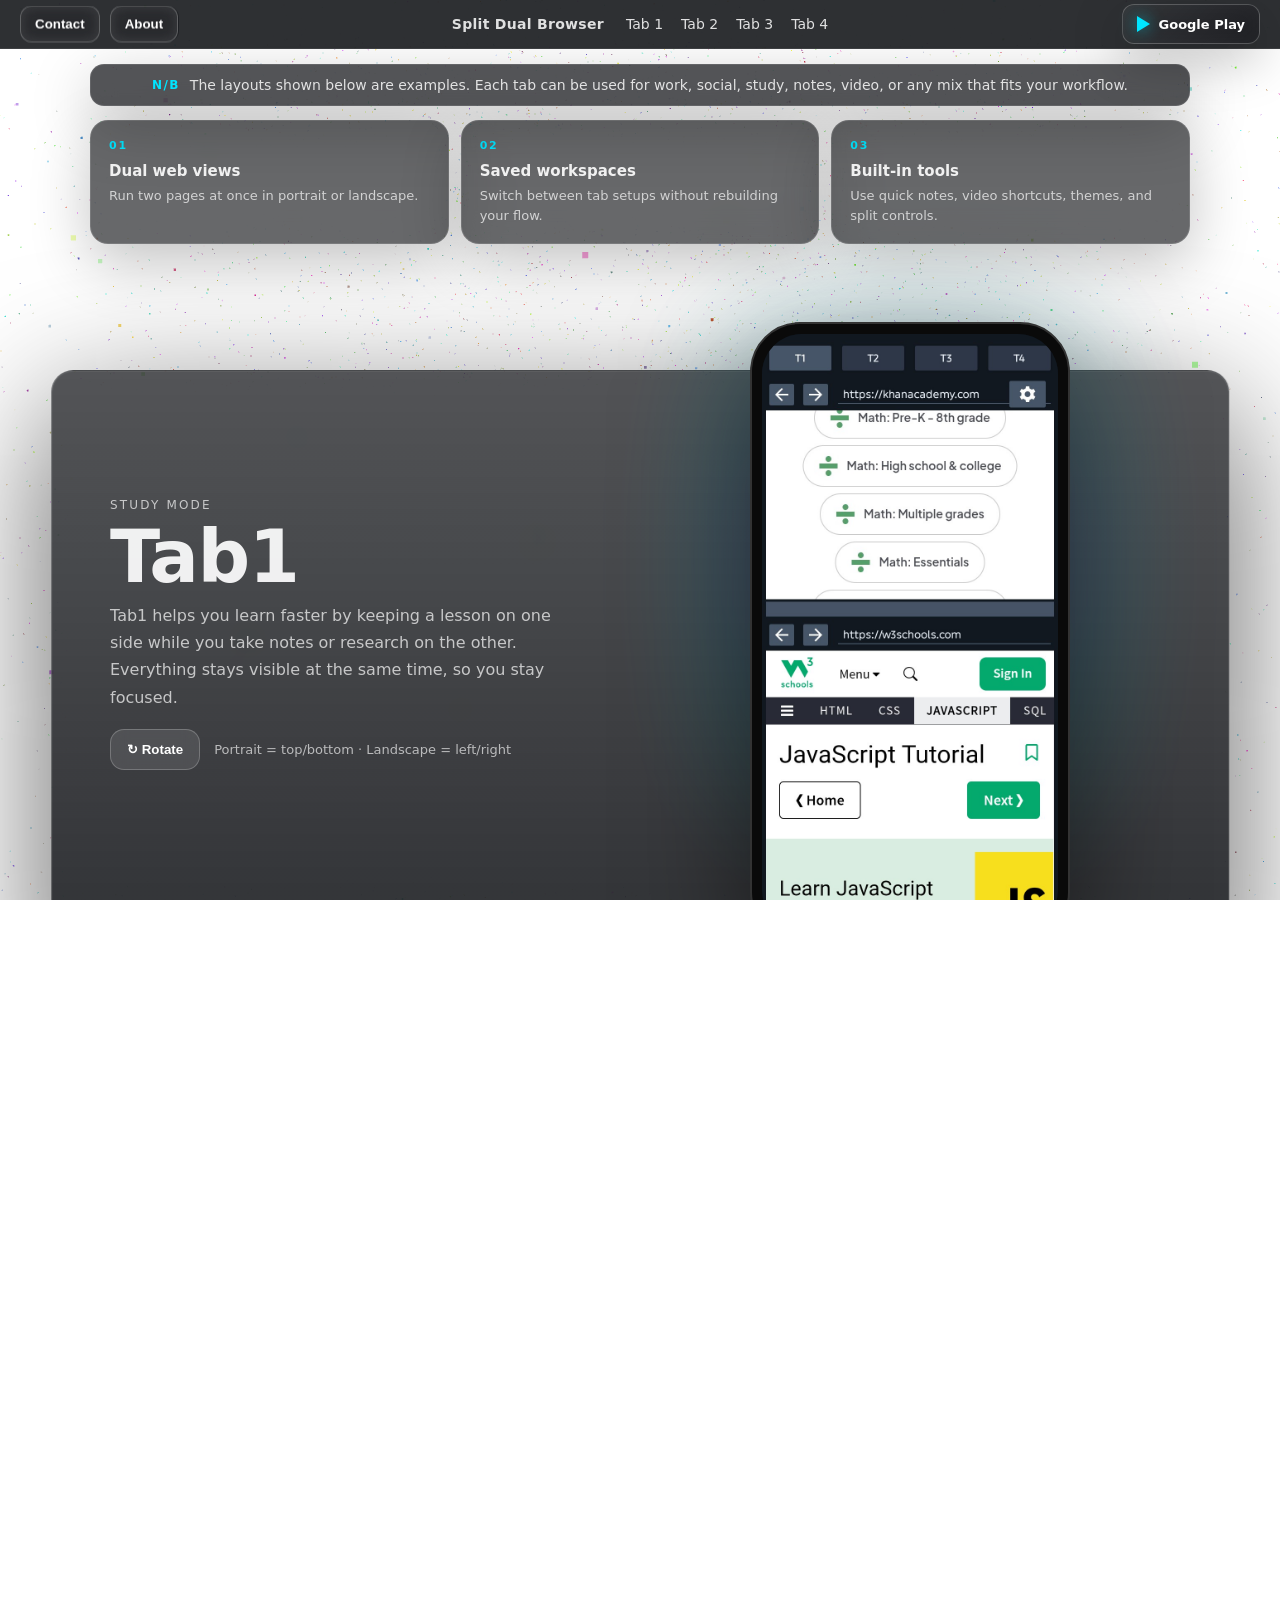
==== commit 0fd3818f: "Add Google verification meta tag" ====
--- a/index.html
+++ b/index.html
@@ -4,6 +4,7 @@
   <meta charset="UTF-8" />
   <meta name="viewport" content="width=device-width, initial-scale=1.0" />
   <meta name="description" content="Split Dual Browser is a mobile multitasking browser that keeps two web views visible in one focused workspace." />
+  <meta name="google-site-verification" content="kVh_0yeOJ0ZcKKp-qEULz6luX4u5-Rs8xJugvk--ibI" />
   <link rel="canonical" href="https://splitdualbrowser.netlify.app/" />
   <meta property="og:type" content="website" />
   <meta property="og:title" content="Split Dual Browser" />
